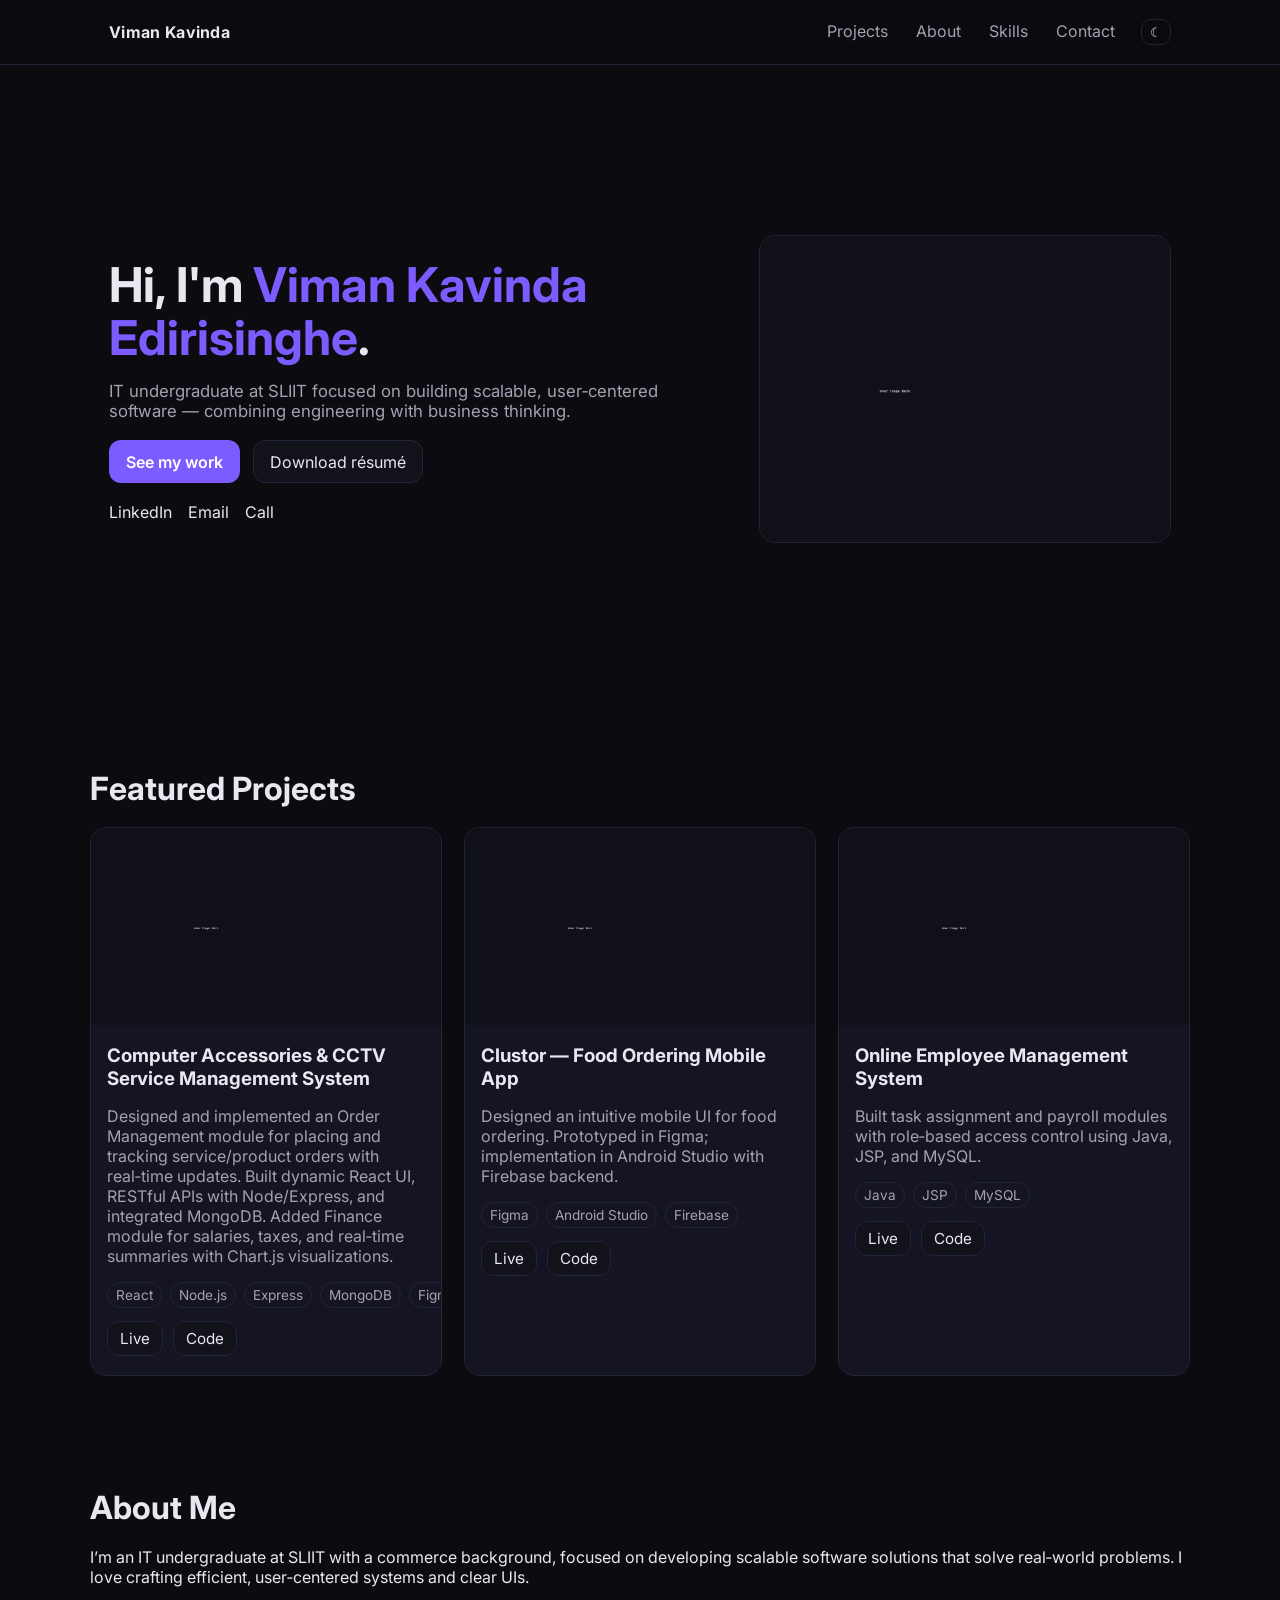
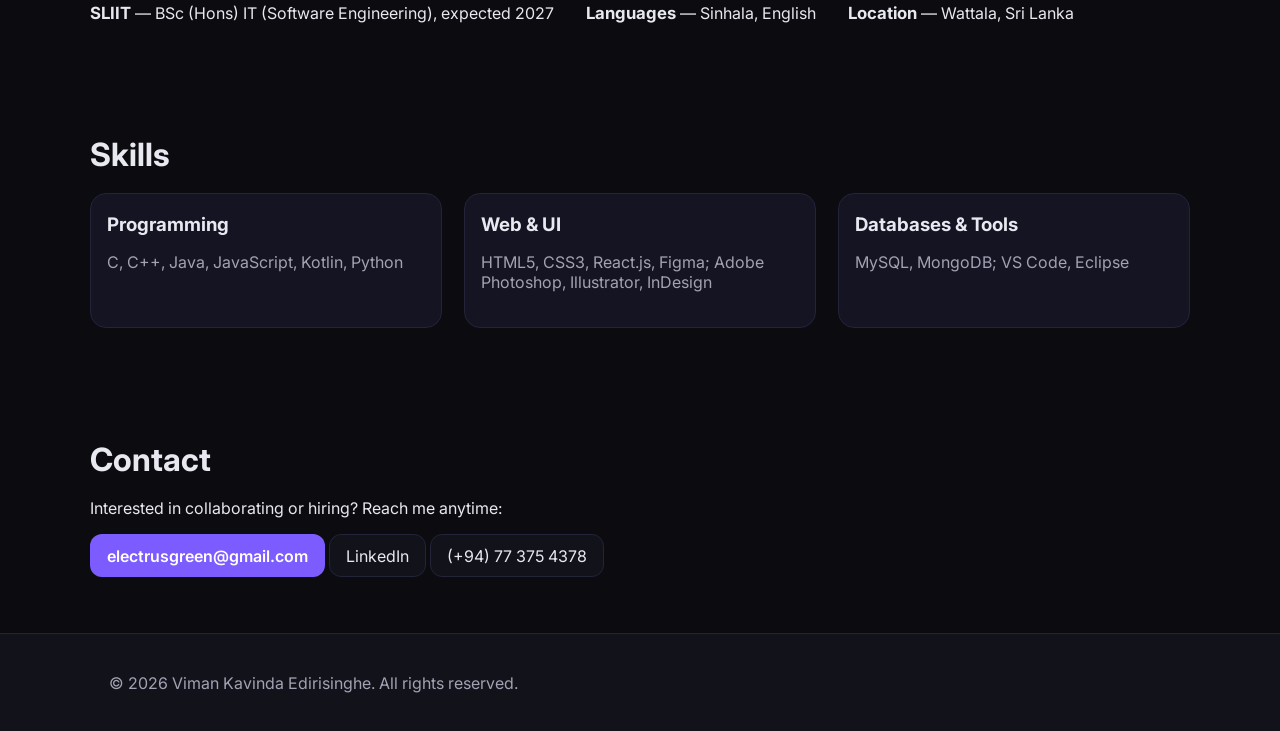
==== index.html @ ea305585 "Add files via upload" ====
<!DOCTYPE html>
<html lang="en">
<head>
  <meta charset="UTF-8" />
  <meta name="viewport" content="width=device-width, initial-scale=1" />
  <title>Viman Kavinda Edirisinghe — Portfolio</title>
  <meta name="description" content="Portfolio of Viman Kavinda Edirisinghe: projects, skills, and contact." />
  <link rel="preconnect" href="https://fonts.googleapis.com">
  <link rel="preconnect" href="https://fonts.gstatic.com" crossorigin>
  <link href="https://fonts.googleapis.com/css2?family=Inter:wght@400;500;700&display=swap" rel="stylesheet">
  <link rel="stylesheet" href="styles.css" />
</head>
<body>
  <header class="site-header">
    <div class="container header-inner">
      <a class="logo" href="#top">Viman Kavinda</a>
      <nav id="nav" class="nav">
        <a href="#projects">Projects</a>
        <a href="#about">About</a>
        <a href="#skills">Skills</a>
        <a href="#contact">Contact</a>
        <button id="themeToggle" class="theme-toggle" aria-label="Toggle theme">☾</button>
      </nav>
      <button id="menu" class="menu" aria-label="Open menu">☰</button>
    </div>
  </header>

  <main id="top">
    <section class="hero container">
      <div class="hero-text">
        <h1>Hi, I'm <span class="accent">Viman Kavinda Edirisinghe</span>.</h1>
        <p class="lead">IT undergraduate at SLIIT focused on building scalable, user‑centered software — combining engineering with business thinking.</p>
        <div class="hero-cta">
          <a class="btn primary" href="#projects">See my work</a>
          <a class="btn" href="assets/Resume.pdf" download>Download résumé</a>
        </div>
        <div class="socials">
          <a href="https://linkedin.com/in/viman-kavinda-22699534b" target="_blank" rel="noreferrer">LinkedIn</a>
          <a href="mailto:electrusgreen@gmail.com">Email</a>
          <a href="tel:+94773754378">Call</a>
        </div>
      </div>
      <img class="hero-img" src="assets/hero-placeholder.png" alt="Portrait or illustration" />
    </section>

    <section id="projects" class="container section">
      <h2>Featured Projects</h2>
      <div class="grid">
        <article class="card">
          <img src="assets/sample-project.png" alt="Service Management System screenshot" />
          <div class="card-body">
            <h3>Computer Accessories & CCTV Service Management System</h3>
            <p>Designed and implemented an Order Management module for placing and tracking service/product orders with real‑time updates. Built dynamic React UI, RESTful APIs with Node/Express, and integrated MongoDB. Added Finance module for salaries, taxes, and real‑time summaries with Chart.js visualizations.</p>
            <div class="tags">
              <span>React</span><span>Node.js</span><span>Express</span><span>MongoDB</span><span>Figma</span><span>Chart.js</span>
            </div>
            <div class="actions">
              <a class="btn small" href="#" target="_blank" rel="noreferrer">Live</a>
              <a class="btn small" href="#" target="_blank" rel="noreferrer">Code</a>
            </div>
          </div>
        </article>

        <article class="card">
          <img src="assets/sample-project.png" alt="Clustor app mockup" />
          <div class="card-body">
            <h3>Clustor — Food Ordering Mobile App</h3>
            <p>Designed an intuitive mobile UI for food ordering. Prototyped in Figma; implementation in Android Studio with Firebase backend.</p>
            <div class="tags">
              <span>Figma</span><span>Android Studio</span><span>Firebase</span>
            </div>
            <div class="actions">
              <a class="btn small" href="#" target="_blank" rel="noreferrer">Live</a>
              <a class="btn small" href="#" target="_blank" rel="noreferrer">Code</a>
            </div>
          </div>
        </article>

        <article class="card">
          <img src="assets/sample-project.png" alt="Employee Management System" />
          <div class="card-body">
            <h3>Online Employee Management System</h3>
            <p>Built task assignment and payroll modules with role‑based access control using Java, JSP, and MySQL.</p>
            <div class="tags">
              <span>Java</span><span>JSP</span><span>MySQL</span>
            </div>
            <div class="actions">
              <a class="btn small" href="#" target="_blank" rel="noreferrer">Live</a>
              <a class="btn small" href="#" target="_blank" rel="noreferrer">Code</a>
            </div>
          </div>
        </article>
      </div>
    </section>

    <section id="about" class="container section">
      <h2>About Me</h2>
      <p>I’m an IT undergraduate at SLIIT with a commerce background, focused on developing scalable software solutions that solve real‑world problems. I love crafting efficient, user‑centered systems and clear UIs.</p>
      <ul class="stats">
        <li><strong>SLIIT</strong> — BSc (Hons) IT (Software Engineering), expected 2027</li>
        <li><strong>Languages</strong> — Sinhala, English</li>
        <li><strong>Location</strong> — Wattala, Sri Lanka</li>
      </ul>
    </section>

    <section id="skills" class="container section">
      <h2>Skills</h2>
      <div class="grid">
        <article class="card"><div class="card-body">
          <h3>Programming</h3>
          <p>C, C++, Java, JavaScript, Kotlin, Python</p>
        </div></article>
        <article class="card"><div class="card-body">
          <h3>Web & UI</h3>
          <p>HTML5, CSS3, React.js, Figma; Adobe Photoshop, Illustrator, InDesign</p>
        </div></article>
        <article class="card"><div class="card-body">
          <h3>Databases & Tools</h3>
          <p>MySQL, MongoDB; VS Code, Eclipse</p>
        </div></article>
      </div>
    </section>

    <section id="contact" class="container section">
      <h2>Contact</h2>
      <p>Interested in collaborating or hiring? Reach me anytime:</p>
      <div class="contact-actions">
        <a class="btn primary" href="mailto:electrusgreen@gmail.com">electrusgreen@gmail.com</a>
        <a class="btn" href="https://linkedin.com/in/viman-kavinda-22699534b" target="_blank" rel="noreferrer">LinkedIn</a>
        <a class="btn" href="tel:+94773754378">(+94) 77 375 4378</a>
      </div>
    </section>
  </main>

  <footer class="site-footer">
    <div class="container">
      <p>© <span id="year"></span> Viman Kavinda Edirisinghe. All rights reserved.</p>
    </div>
  </footer>

  <script src="script.js"></script>
</body>
</html>
---- styles.css ----
/* Simple, clean, responsive portfolio styles */
:root{
  --bg:#0b0b10;
  --bg-elev:#12121a;
  --text:#e8e8f0;
  --muted:#a2a2b3;
  --accent:#7c5cff;
  --card:#141422;
  --border:#23233a;
}
*{box-sizing:border-box}
html,body{margin:0;padding:0;font-family:'Inter',system-ui,-apple-system,Segoe UI,Roboto,Arial,sans-serif;background:var(--bg);color:var(--text);}
a{color:var(--text);text-decoration:none}
.container{max-width:1100px;margin:0 auto;padding:0 1.2rem}
.site-header{position:sticky;top:0;background:rgba(11,11,16,.7);backdrop-filter:blur(8px);border-bottom:1px solid var(--border);z-index:10}
.header-inner{display:flex;align-items:center;justify-content:space-between;height:64px}
.logo{font-weight:700;letter-spacing:.3px}
.nav a{margin:0 .75rem;color:var(--muted)}
.menu{display:none;background:none;border:1px solid var(--border);border-radius:10px;color:var(--text);padding:.4rem .6rem}
.theme-toggle{margin-left:.6rem;background:none;border:1px solid var(--border);border-radius:10px;color:var(--text);padding:.3rem .5rem}
.hero{display:grid;grid-template-columns:1.2fr .8fr;gap:2rem;align-items:center;min-height:72vh}
.hero-text h1{font-size:3rem;line-height:1.1;margin:.2rem 0 1rem}
.lead{color:var(--muted);font-size:1.05rem}
.hero-cta{margin:1.2rem 0;display:flex;gap:.8rem;flex-wrap:wrap}
.btn{display:inline-block;border:1px solid var(--border);background:var(--bg-elev);padding:.65rem 1rem;border-radius:12px}
.btn.primary{background:var(--accent);border-color:transparent;color:white;font-weight:600}
.btn.small{padding:.45rem .75rem;font-size:.95rem}
.socials{display:flex;gap:1rem;margin-top:.6rem}
.hero-img{width:100%;border-radius:16px;border:1px solid var(--border);background:#0f0f18;aspect-ratio:4/3;object-fit:cover}
.section{padding:3.5rem 0}
h2{font-size:2rem;margin:0 0 1.2rem}
.grid{display:grid;grid-template-columns:repeat(3,1fr);gap:1.4rem}
.card{background:var(--card);border:1px solid var(--border);border-radius:16px;overflow:hidden;display:flex;flex-direction:column}
.card img{width:100%;aspect-ratio:16/9;object-fit:cover;background:#0e0e16}
.card-body{padding:1rem 1rem 1.2rem}
.card h3{margin:.2rem 0 .5rem}
.card p{color:var(--muted)}
.tags{display:flex;gap:.5rem;margin:.8rem 0}
.tags span{border:1px solid var(--border);padding:.25rem .5rem;border-radius:999px;font-size:.85rem;color:var(--muted)}
.actions{display:flex;gap:.6rem;margin-top:.6rem}
.stats{display:flex;gap:2rem;list-style:none;padding:0;margin:1rem 0 0}
.stats strong{font-size:1.05rem}
.site-footer{border-top:1px solid var(--border);padding:1.4rem 0;background:var(--bg-elev);color:var(--muted)}
.accent{color:var(--accent)}
@media (max-width:900px){
  .hero{grid-template-columns:1fr;min-height:auto;padding:2rem 0}
  .grid{grid-template-columns:1fr 1fr}
}
@media (max-width:600px){
  .grid{grid-template-columns:1fr}
  .nav{display:none;position:absolute;top:64px;right:1rem;background:var(--bg-elev);border:1px solid var(--border);padding:.6rem;border-radius:12px}
  .nav.open{display:flex;flex-direction:column;gap:.6rem;padding:.8rem}
  .menu{display:block}
}
/* Light theme */
.light{
  --bg:#ffffff;
  --bg-elev:#f8f8fb;
  --text:#0f1222;
  --muted:#5a5f7b;
  --accent:#5b4bff;
  --card:#ffffff;
  --border:#e6e6ef;
}
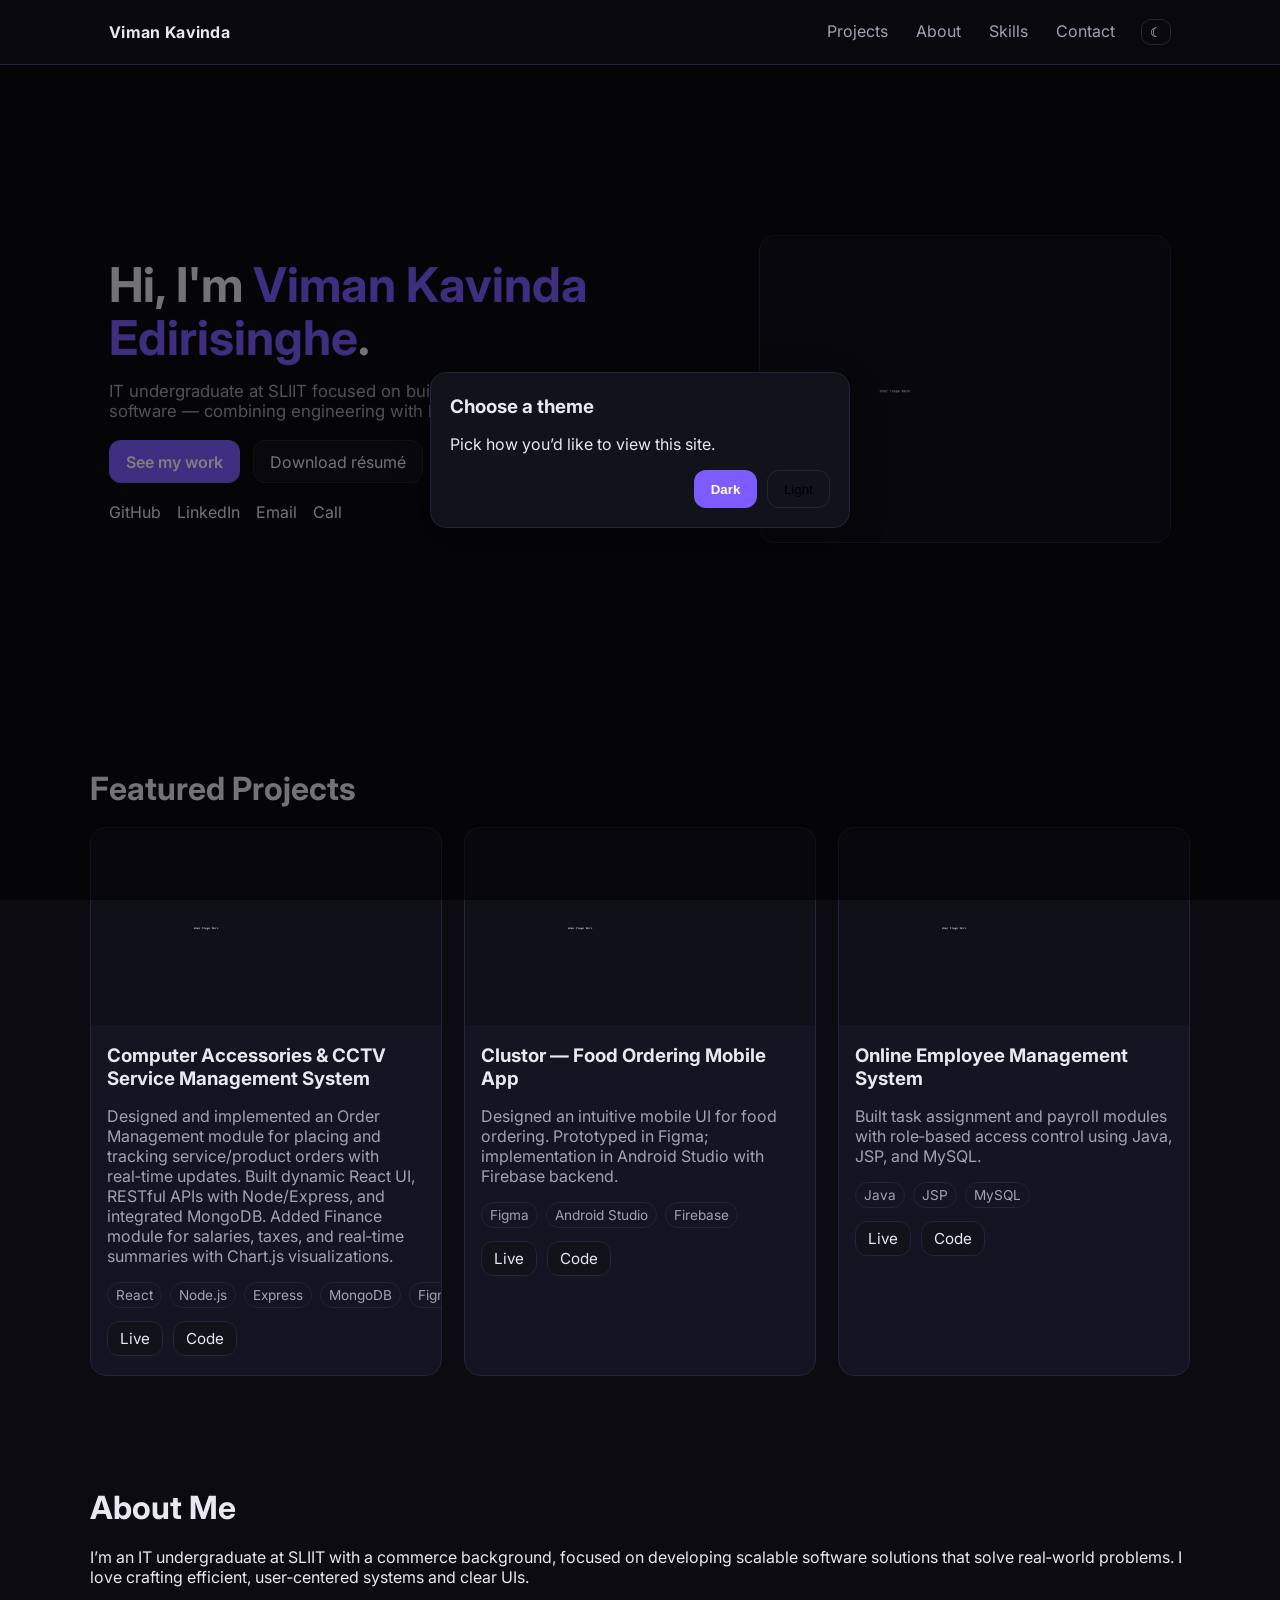
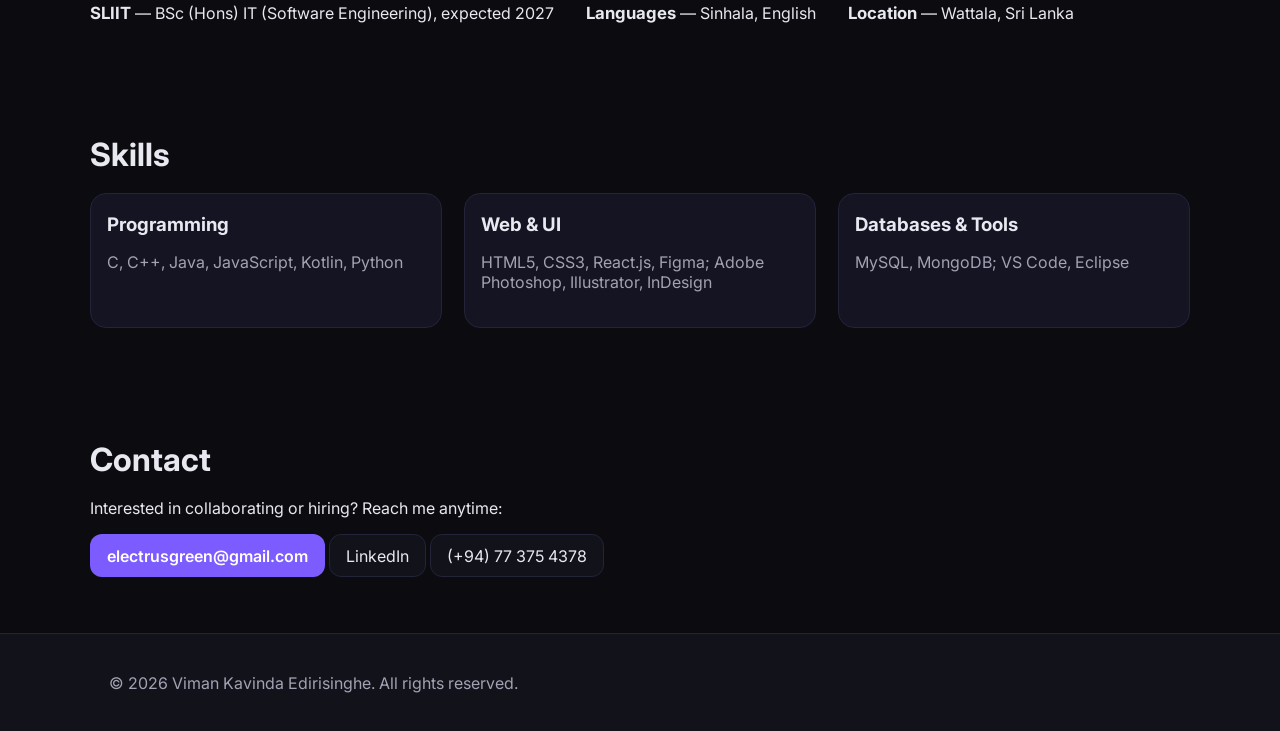
==== commit 962abc90: "Add files via upload" ====
--- a/index.html
+++ b/index.html
@@ -35,6 +35,7 @@
           <a class="btn" href="assets/Resume.pdf" download>Download résumé</a>
         </div>
         <div class="socials">
+          <a href="https://github.com/Vk-Viman" target="_blank" rel="noreferrer">GitHub</a>
           <a href="https://linkedin.com/in/viman-kavinda-22699534b" target="_blank" rel="noreferrer">LinkedIn</a>
           <a href="mailto:electrusgreen@gmail.com">Email</a>
           <a href="tel:+94773754378">Call</a>
@@ -132,6 +133,19 @@
     </section>
   </main>
 
+  <!-- Theme chooser modal -->
+  <div id="themeModal" class="modal hidden" role="dialog" aria-labelledby="themeTitle" aria-modal="true">
+    <div class="modal-card">
+      <h3 id="themeTitle">Choose a theme</h3>
+      <p>Pick how you’d like to view this site.</p>
+      <div class="modal-actions">
+        <button id="chooseDark" class="btn primary">Dark</button>
+        <button id="chooseLight" class="btn">Light</button>
+      </div>
+    </div>
+  </div>
+
+
   <footer class="site-footer">
     <div class="container">
       <p>© <span id="year"></span> Viman Kavinda Edirisinghe. All rights reserved.</p>
--- a/styles.css
+++ b/styles.css
@@ -62,3 +62,11 @@
   --card:#ffffff;
   --border:#e6e6ef;
 }
+
+
+/* Modal */
+.modal{position:fixed;inset:0;display:flex;align-items:center;justify-content:center;background:rgba(0,0,0,.5);padding:1rem}
+.modal.hidden{display:none}
+.modal-card{background:var(--bg-elev);border:1px solid var(--border);border-radius:16px;padding:1.2rem;max-width:420px;width:100%;box-shadow:0 10px 40px rgba(0,0,0,.35)}
+.modal-card h3{margin:.2rem 0 .6rem}
+.modal-actions{display:flex;gap:.6rem;justify-content:flex-end;margin-top:1rem}
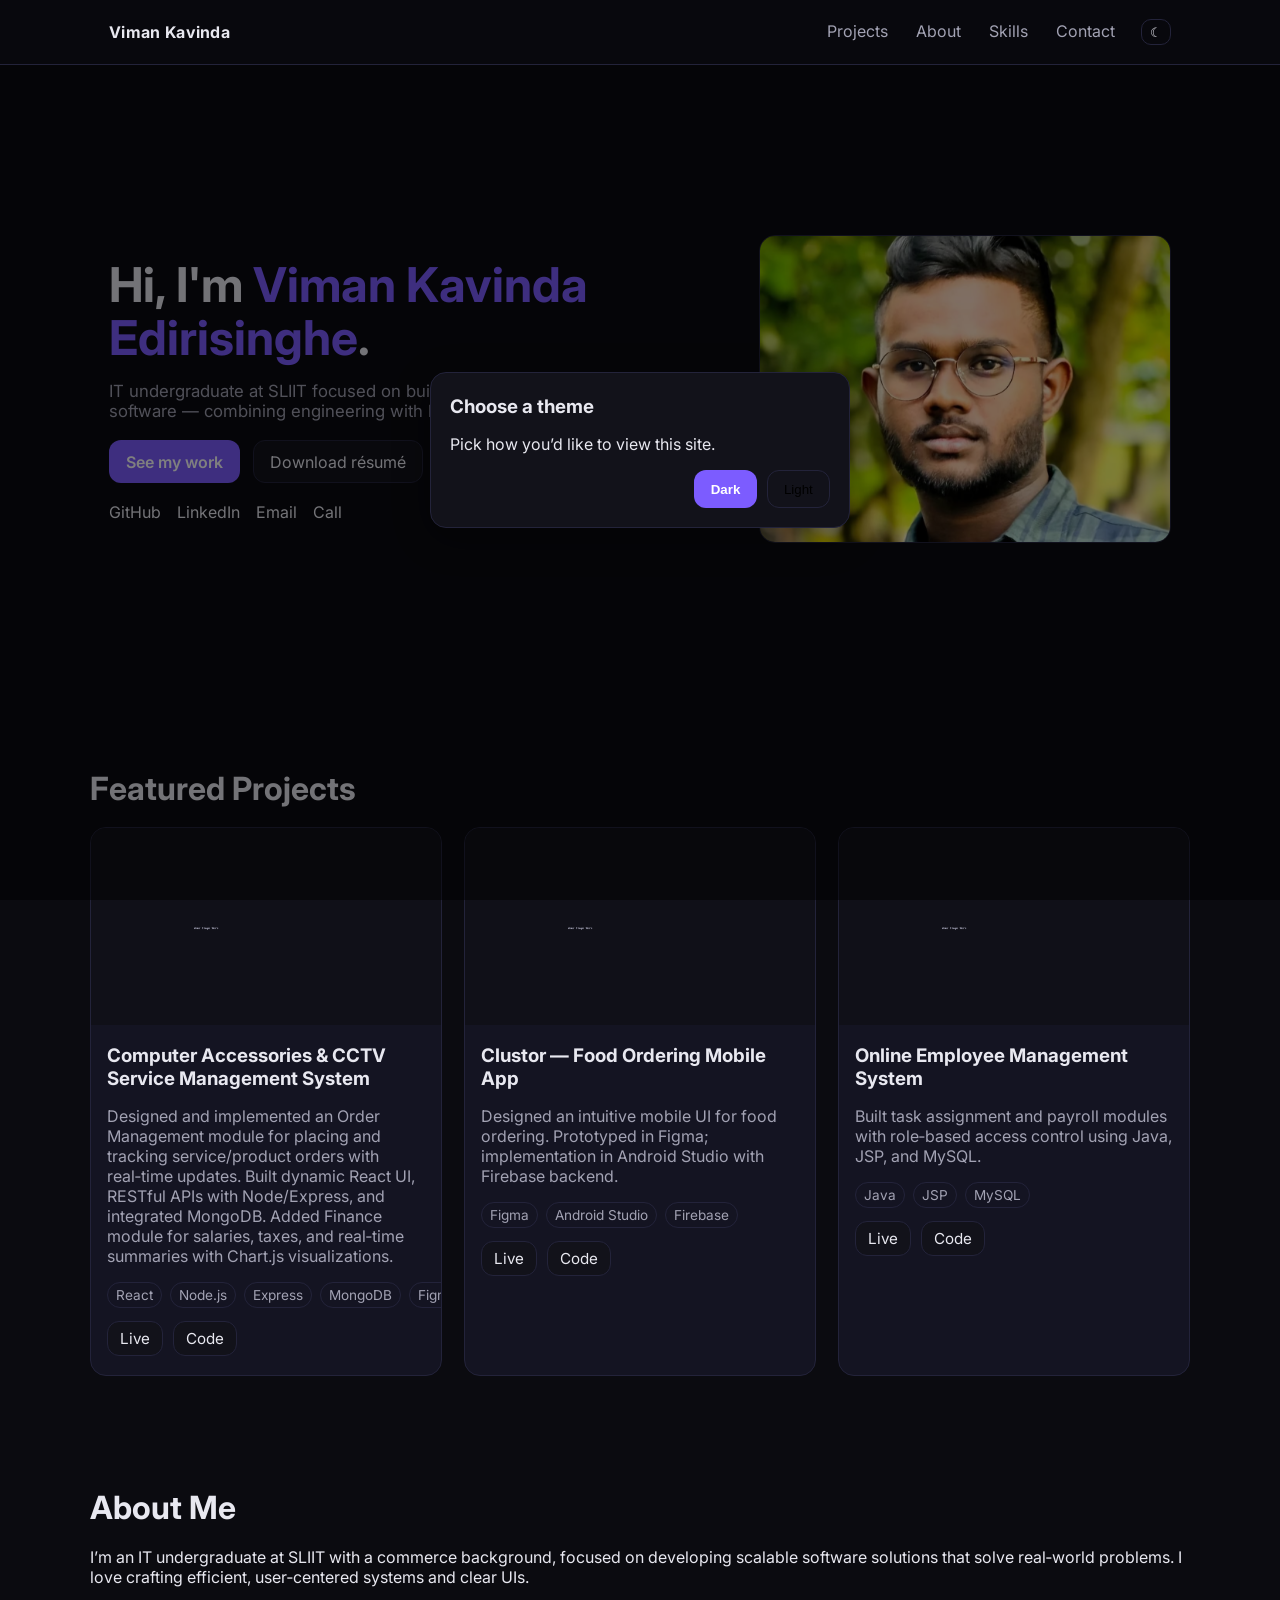
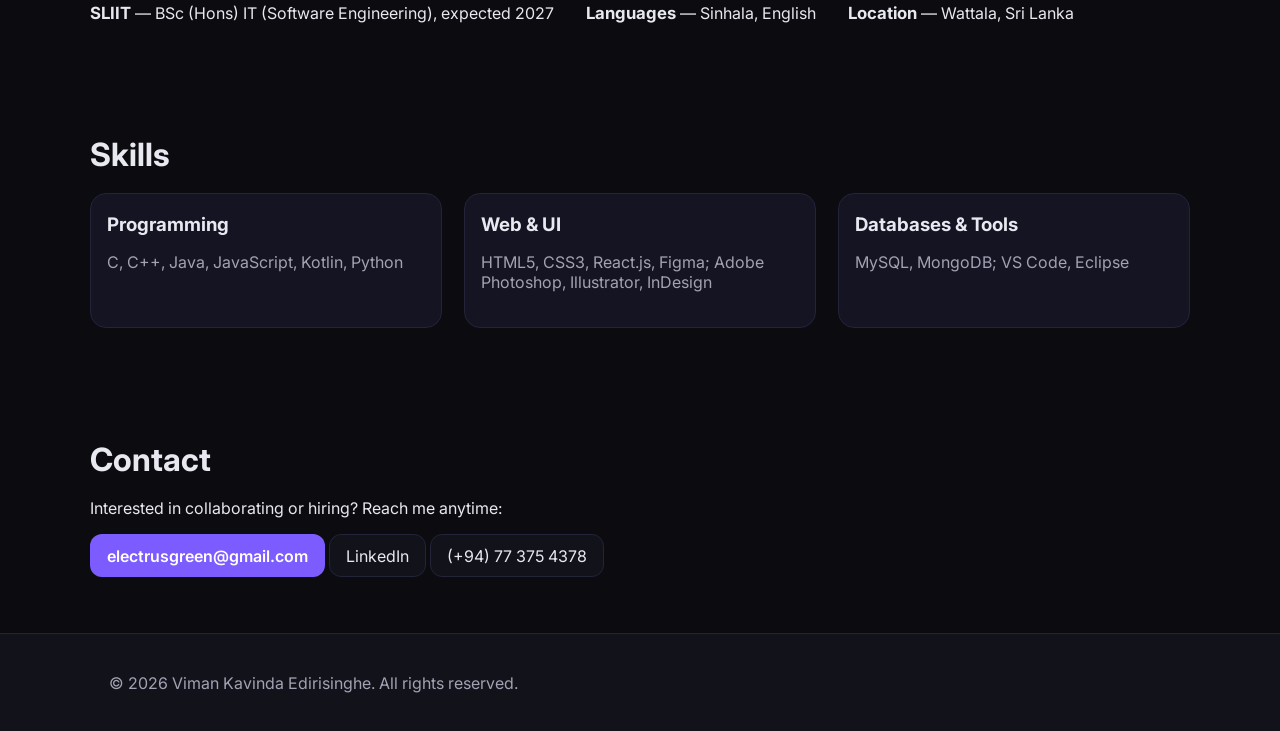
==== commit ed7bf1f8: "Update index.html" ====
--- a/index.html
+++ b/index.html
@@ -41,7 +41,7 @@
           <a href="tel:+94773754378">Call</a>
         </div>
       </div>
-      <img class="hero-img" src="assets/hero-placeholder.png" alt="Portrait or illustration" />
+      <img class="hero-img" src="assets/hero.jpg" alt="Portrait or illustration" />
     </section>
 
     <section id="projects" class="container section">
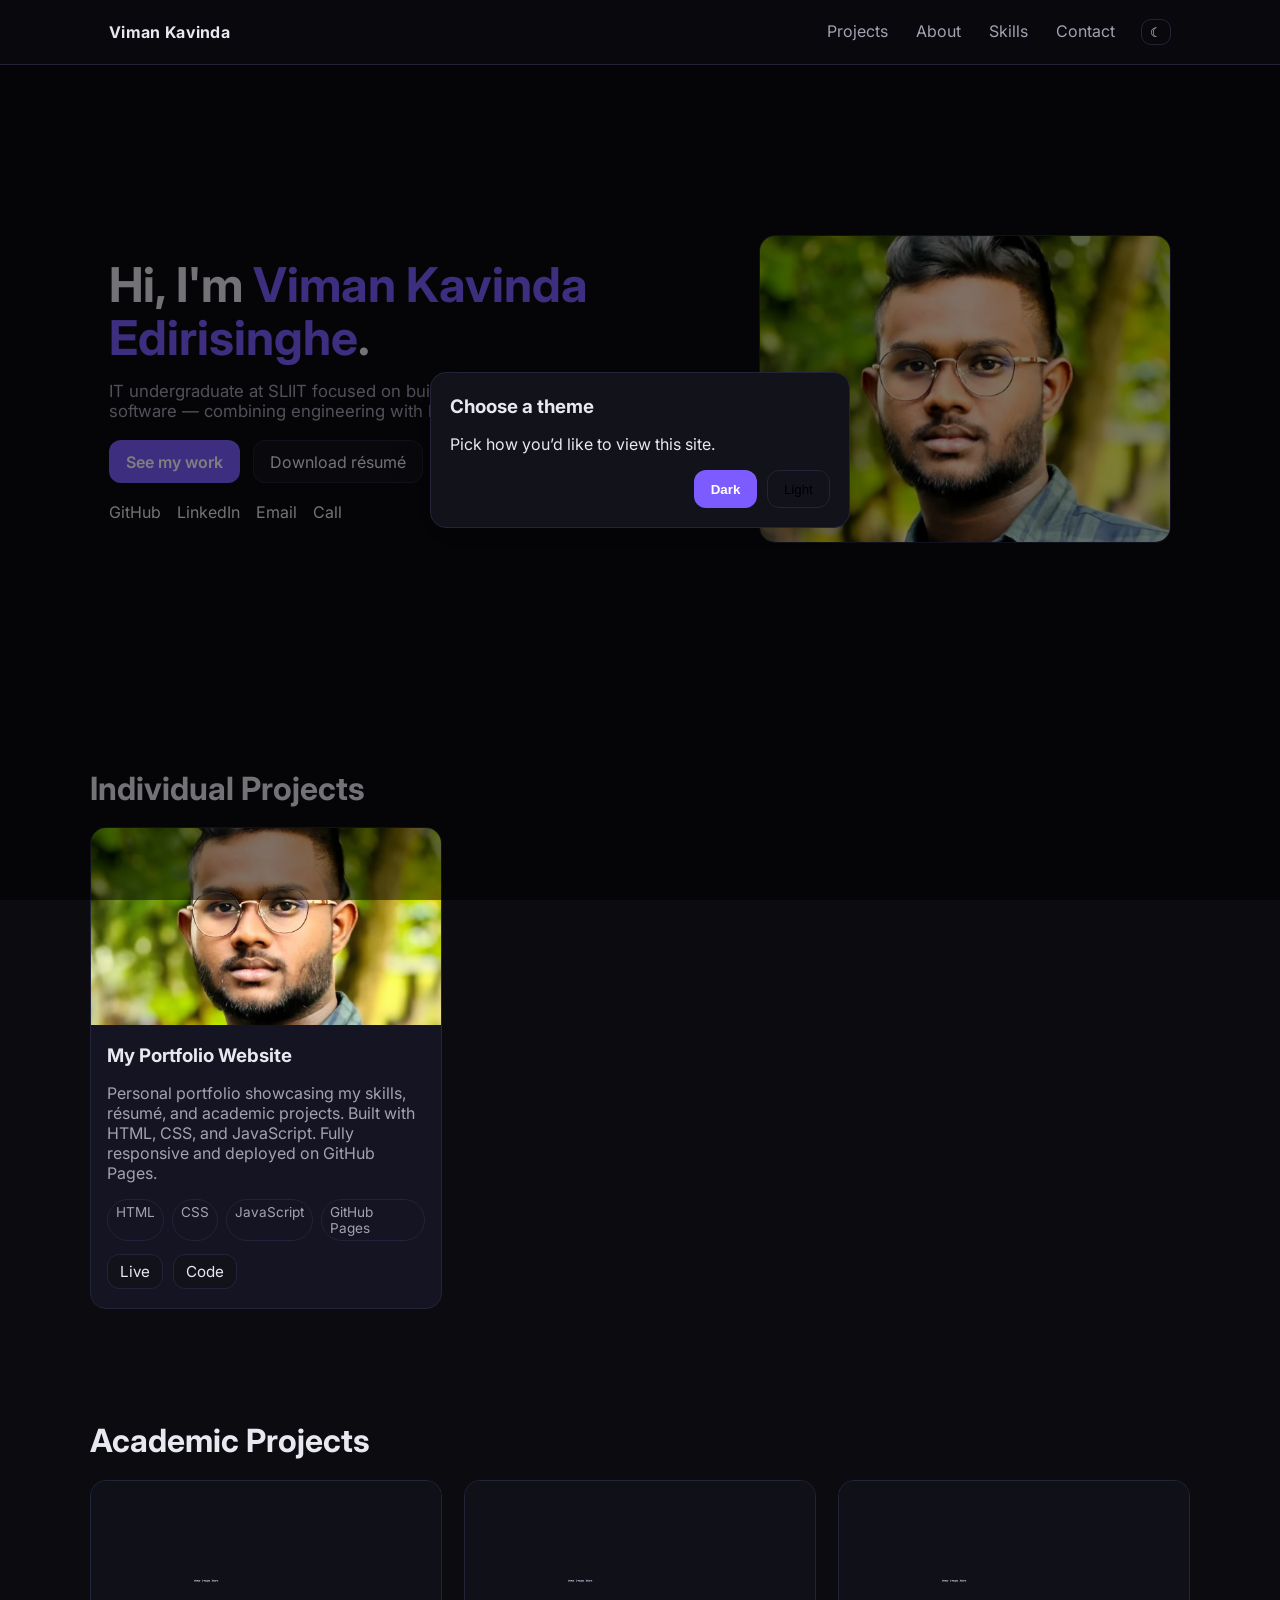
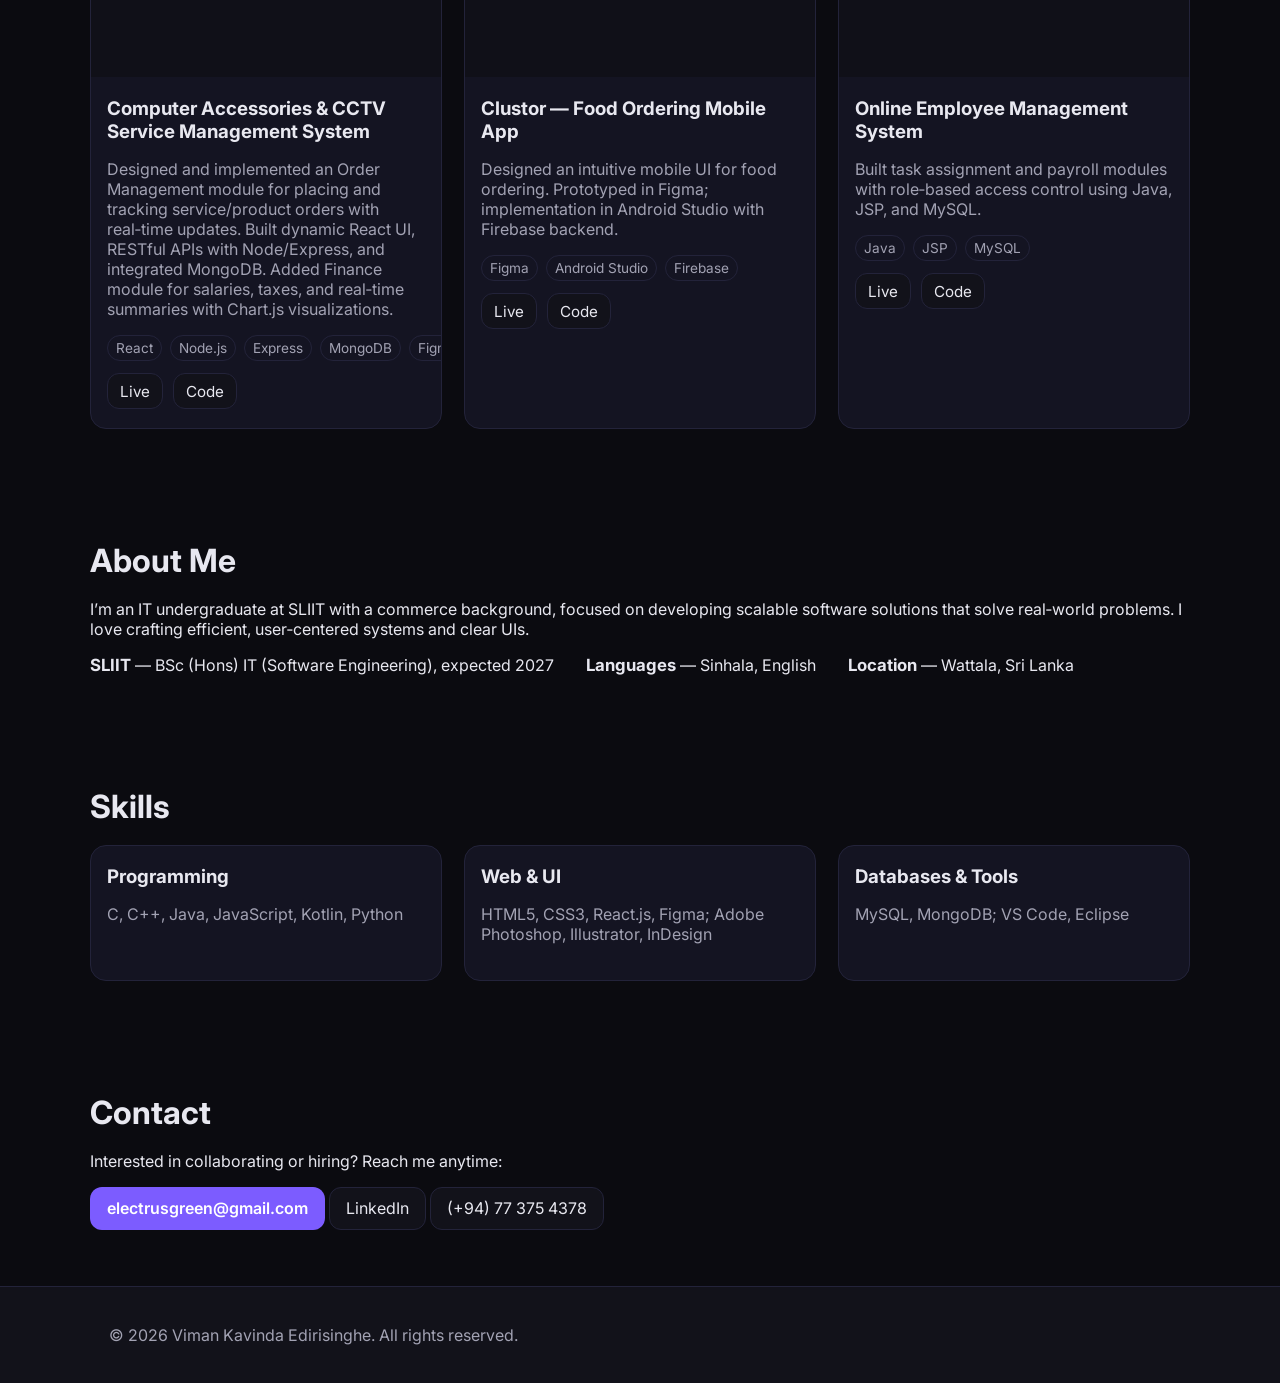
==== commit 5c111bdf: "Add files via upload" ====
--- a/index.html
+++ b/index.html
@@ -44,8 +44,28 @@
       <img class="hero-img" src="assets/hero.jpg" alt="Portrait or illustration" />
     </section>
 
-    <section id="projects" class="container section">
-      <h2>Featured Projects</h2>
+    <section id="individual-projects" class="container section">
+      <h2>Individual Projects</h2>
+      <div class="grid">
+        <article class="card">
+          <img src="assets/hero.jpg" alt="Portfolio screenshot" />
+          <div class="card-body">
+            <h3>My Portfolio Website</h3>
+            <p>Personal portfolio showcasing my skills, résumé, and academic projects. Built with HTML, CSS, and JavaScript. Fully responsive and deployed on GitHub Pages.</p>
+            <div class="tags">
+              <span>HTML</span><span>CSS</span><span>JavaScript</span><span>GitHub Pages</span>
+            </div>
+            <div class="actions">
+              <a class="btn small" href="https://vk-viman.github.io" target="_blank" rel="noreferrer">Live</a>
+              <a class="btn small" href="https://github.com/Vk-Viman/vk-viman.github.io" target="_blank" rel="noreferrer">Code</a>
+            </div>
+          </div>
+        </article>
+      </div>
+    </section>
+
+<section id="projects" class="container section">
+      <h2>Academic Projects</h2>
       <div class="grid">
         <article class="card">
           <img src="assets/sample-project.png" alt="Service Management System screenshot" />
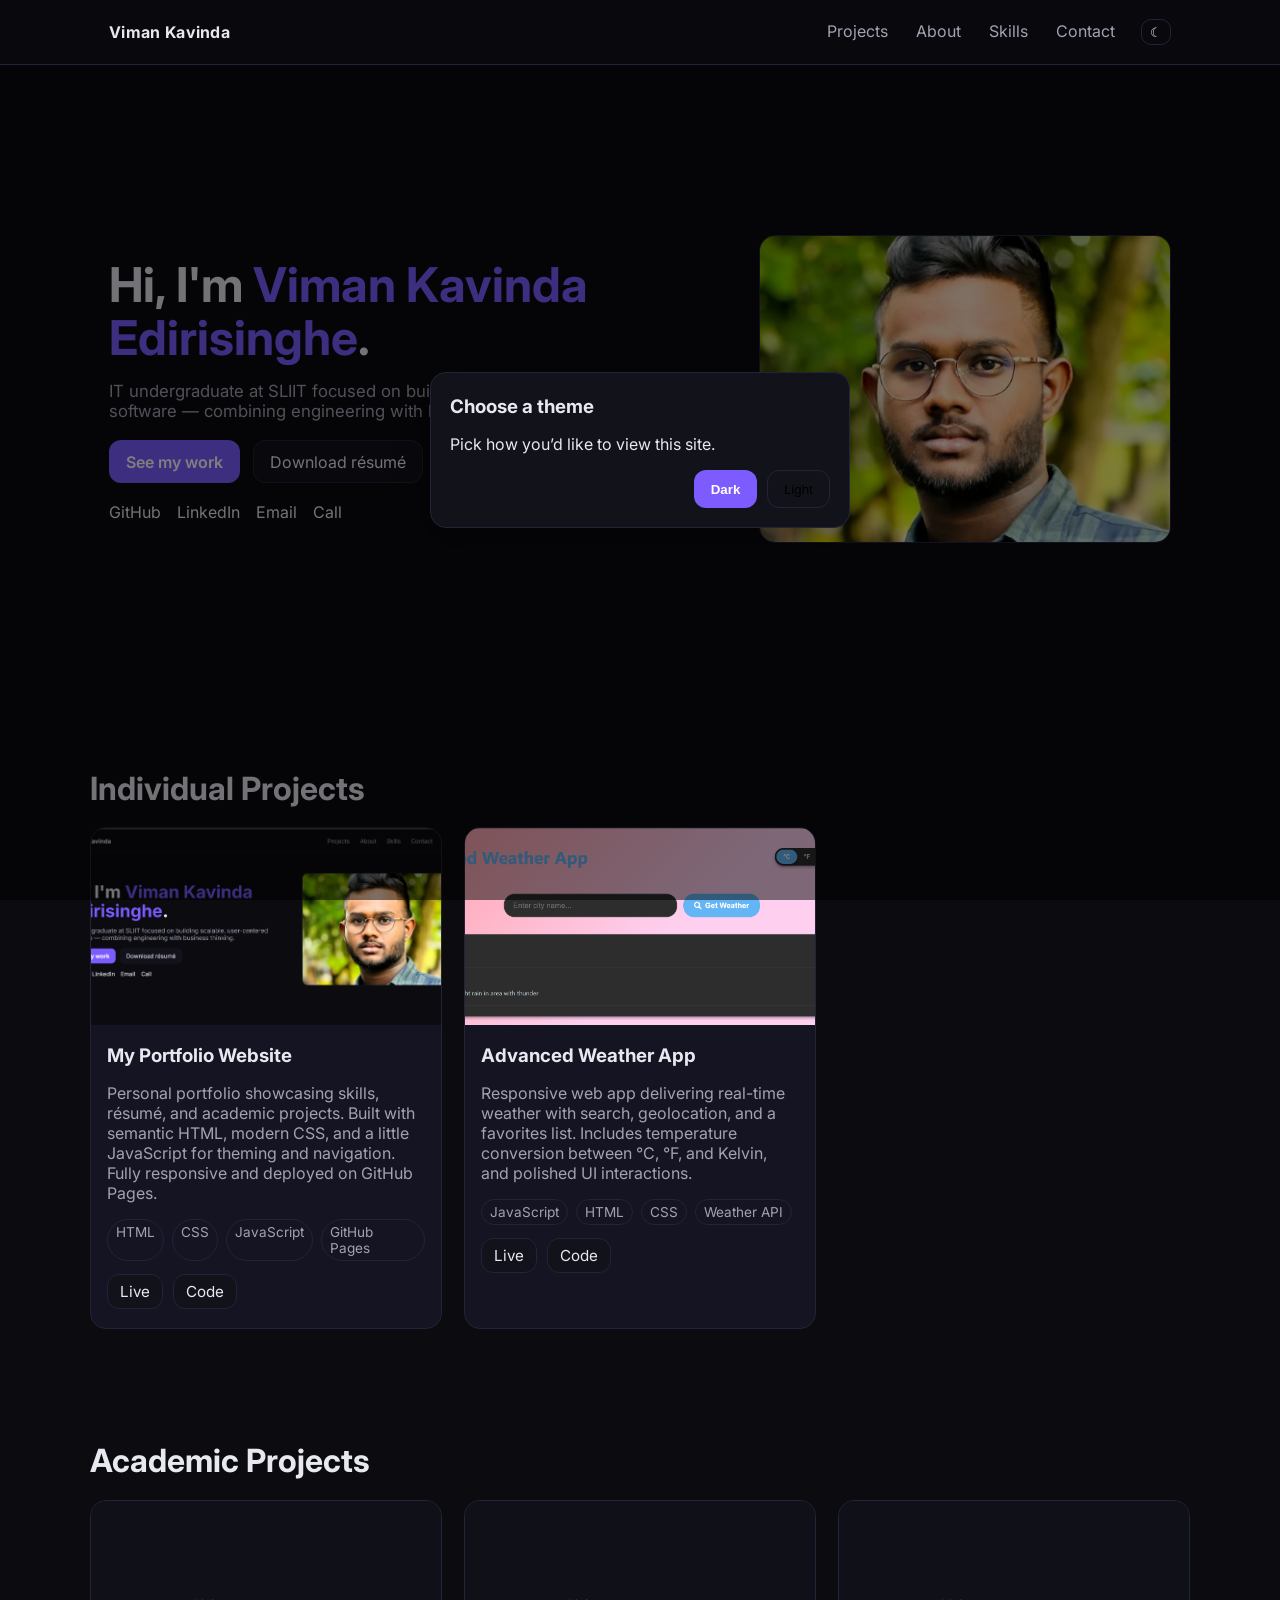
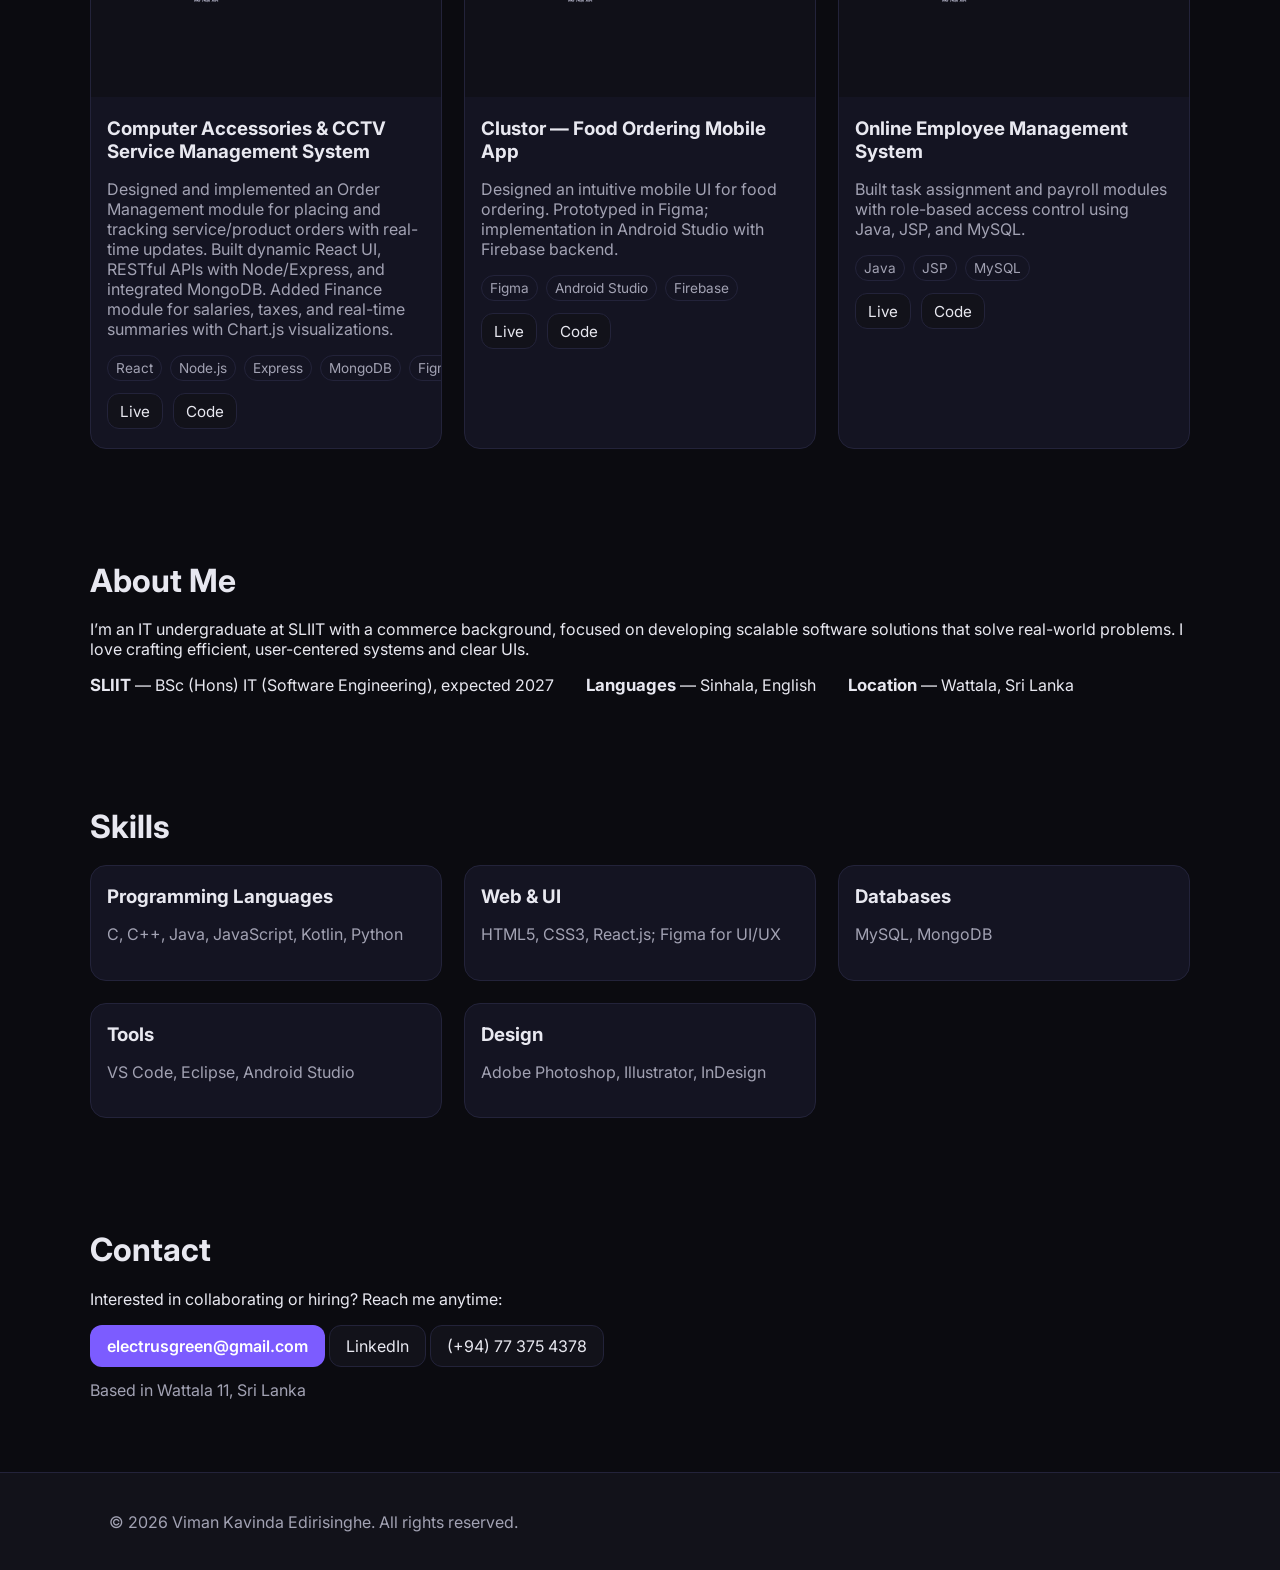
==== commit 8190c82a: "Add files via upload" ====
--- a/index.html
+++ b/index.html
@@ -15,7 +15,7 @@
     <div class="container header-inner">
       <a class="logo" href="#top">Viman Kavinda</a>
       <nav id="nav" class="nav">
-        <a href="#projects">Projects</a>
+        <a href="#individual-projects">Projects</a>
         <a href="#about">About</a>
         <a href="#skills">Skills</a>
         <a href="#contact">Contact</a>
@@ -26,12 +26,13 @@
   </header>
 
   <main id="top">
+    <!-- Hero -->
     <section class="hero container">
       <div class="hero-text">
         <h1>Hi, I'm <span class="accent">Viman Kavinda Edirisinghe</span>.</h1>
-        <p class="lead">IT undergraduate at SLIIT focused on building scalable, user‑centered software — combining engineering with business thinking.</p>
+        <p class="lead">IT undergraduate at SLIIT focused on building scalable, user-centered software — combining engineering with business thinking.</p>
         <div class="hero-cta">
-          <a class="btn primary" href="#projects">See my work</a>
+          <a class="btn primary" href="#individual-projects">See my work</a>
           <a class="btn" href="assets/Resume.pdf" download>Download résumé</a>
         </div>
         <div class="socials">
@@ -41,17 +42,19 @@
           <a href="tel:+94773754378">Call</a>
         </div>
       </div>
-      <img class="hero-img" src="assets/hero.jpg" alt="Portrait or illustration" />
-    </section>
-
+      <img class="hero-img" src="assets/hero.jpg" alt="Portrait of Viman Kavinda Edirisinghe" />
+    </section>
+
+    <!-- Individual Projects -->
     <section id="individual-projects" class="container section">
       <h2>Individual Projects</h2>
       <div class="grid">
-        <article class="card">
-          <img src="assets/hero.jpg" alt="Portfolio screenshot" />
+        <!-- Portfolio Website -->
+        <article class="card">
+          <img src="assets/portfolio-screenshot.png" alt="Portfolio Website Screenshot" />
           <div class="card-body">
             <h3>My Portfolio Website</h3>
-            <p>Personal portfolio showcasing my skills, résumé, and academic projects. Built with HTML, CSS, and JavaScript. Fully responsive and deployed on GitHub Pages.</p>
+            <p>Personal portfolio showcasing skills, résumé, and academic projects. Built with semantic HTML, modern CSS, and a little JavaScript for theming and navigation. Fully responsive and deployed on GitHub Pages.</p>
             <div class="tags">
               <span>HTML</span><span>CSS</span><span>JavaScript</span><span>GitHub Pages</span>
             </div>
@@ -61,17 +64,34 @@
             </div>
           </div>
         </article>
-      </div>
-    </section>
-
-<section id="projects" class="container section">
+
+        <!-- Advanced Weather App -->
+        <article class="card">
+          <img src="assets/weather-app.png" alt="Advanced Weather App Screenshot" />
+          <div class="card-body">
+            <h3>Advanced Weather App</h3>
+            <p>Responsive web app delivering real-time weather with search, geolocation, and a favorites list. Includes temperature conversion between °C, °F, and Kelvin, and polished UI interactions.</p>
+            <div class="tags">
+              <span>JavaScript</span><span>HTML</span><span>CSS</span><span>Weather API</span>
+            </div>
+            <div class="actions">
+              <a class="btn small" href="https://vk-viman.github.io/weather" target="_blank" rel="noreferrer">Live</a>
+              <a class="btn small" href="https://github.com/Vk-Viman/weather" target="_blank" rel="noreferrer">Code</a>
+            </div>
+          </div>
+        </article>
+      </div>
+    </section>
+
+    <!-- Academic Projects -->
+    <section id="projects" class="container section">
       <h2>Academic Projects</h2>
       <div class="grid">
         <article class="card">
           <img src="assets/sample-project.png" alt="Service Management System screenshot" />
           <div class="card-body">
             <h3>Computer Accessories & CCTV Service Management System</h3>
-            <p>Designed and implemented an Order Management module for placing and tracking service/product orders with real‑time updates. Built dynamic React UI, RESTful APIs with Node/Express, and integrated MongoDB. Added Finance module for salaries, taxes, and real‑time summaries with Chart.js visualizations.</p>
+            <p>Designed and implemented an Order Management module for placing and tracking service/product orders with real-time updates. Built dynamic React UI, RESTful APIs with Node/Express, and integrated MongoDB. Added Finance module for salaries, taxes, and real-time summaries with Chart.js visualizations.</p>
             <div class="tags">
               <span>React</span><span>Node.js</span><span>Express</span><span>MongoDB</span><span>Figma</span><span>Chart.js</span>
             </div>
@@ -101,7 +121,7 @@
           <img src="assets/sample-project.png" alt="Employee Management System" />
           <div class="card-body">
             <h3>Online Employee Management System</h3>
-            <p>Built task assignment and payroll modules with role‑based access control using Java, JSP, and MySQL.</p>
+            <p>Built task assignment and payroll modules with role-based access control using Java, JSP, and MySQL.</p>
             <div class="tags">
               <span>Java</span><span>JSP</span><span>MySQL</span>
             </div>
@@ -114,9 +134,10 @@
       </div>
     </section>
 
+    <!-- About -->
     <section id="about" class="container section">
       <h2>About Me</h2>
-      <p>I’m an IT undergraduate at SLIIT with a commerce background, focused on developing scalable software solutions that solve real‑world problems. I love crafting efficient, user‑centered systems and clear UIs.</p>
+      <p>I’m an IT undergraduate at SLIIT with a commerce background, focused on developing scalable software solutions that solve real-world problems. I love crafting efficient, user-centered systems and clear UIs.</p>
       <ul class="stats">
         <li><strong>SLIIT</strong> — BSc (Hons) IT (Software Engineering), expected 2027</li>
         <li><strong>Languages</strong> — Sinhala, English</li>
@@ -124,24 +145,38 @@
       </ul>
     </section>
 
+    <!-- Skills (from résumé) -->
     <section id="skills" class="container section">
       <h2>Skills</h2>
       <div class="grid">
         <article class="card"><div class="card-body">
-          <h3>Programming</h3>
+          <h3>Programming Languages</h3>
           <p>C, C++, Java, JavaScript, Kotlin, Python</p>
         </div></article>
+
         <article class="card"><div class="card-body">
           <h3>Web & UI</h3>
-          <p>HTML5, CSS3, React.js, Figma; Adobe Photoshop, Illustrator, InDesign</p>
-        </div></article>
-        <article class="card"><div class="card-body">
-          <h3>Databases & Tools</h3>
-          <p>MySQL, MongoDB; VS Code, Eclipse</p>
-        </div></article>
-      </div>
-    </section>
-
+          <p>HTML5, CSS3, React.js; Figma for UI/UX</p>
+        </div></article>
+
+        <article class="card"><div class="card-body">
+          <h3>Databases</h3>
+          <p>MySQL, MongoDB</p>
+        </div></article>
+
+        <article class="card"><div class="card-body">
+          <h3>Tools</h3>
+          <p>VS Code, Eclipse, Android Studio</p>
+        </div></article>
+
+        <article class="card"><div class="card-body">
+          <h3>Design</h3>
+          <p>Adobe Photoshop, Illustrator, InDesign</p>
+        </div></article>
+      </div>
+    </section>
+
+    <!-- Contact (from résumé) -->
     <section id="contact" class="container section">
       <h2>Contact</h2>
       <p>Interested in collaborating or hiring? Reach me anytime:</p>
@@ -150,6 +185,7 @@
         <a class="btn" href="https://linkedin.com/in/viman-kavinda-22699534b" target="_blank" rel="noreferrer">LinkedIn</a>
         <a class="btn" href="tel:+94773754378">(+94) 77 375 4378</a>
       </div>
+      <p style="margin-top:.8rem;color:var(--muted)">Based in Wattala 11, Sri Lanka</p>
     </section>
   </main>
 
@@ -165,7 +201,6 @@
     </div>
   </div>
 
-
   <footer class="site-footer">
     <div class="container">
       <p>© <span id="year"></span> Viman Kavinda Edirisinghe. All rights reserved.</p>
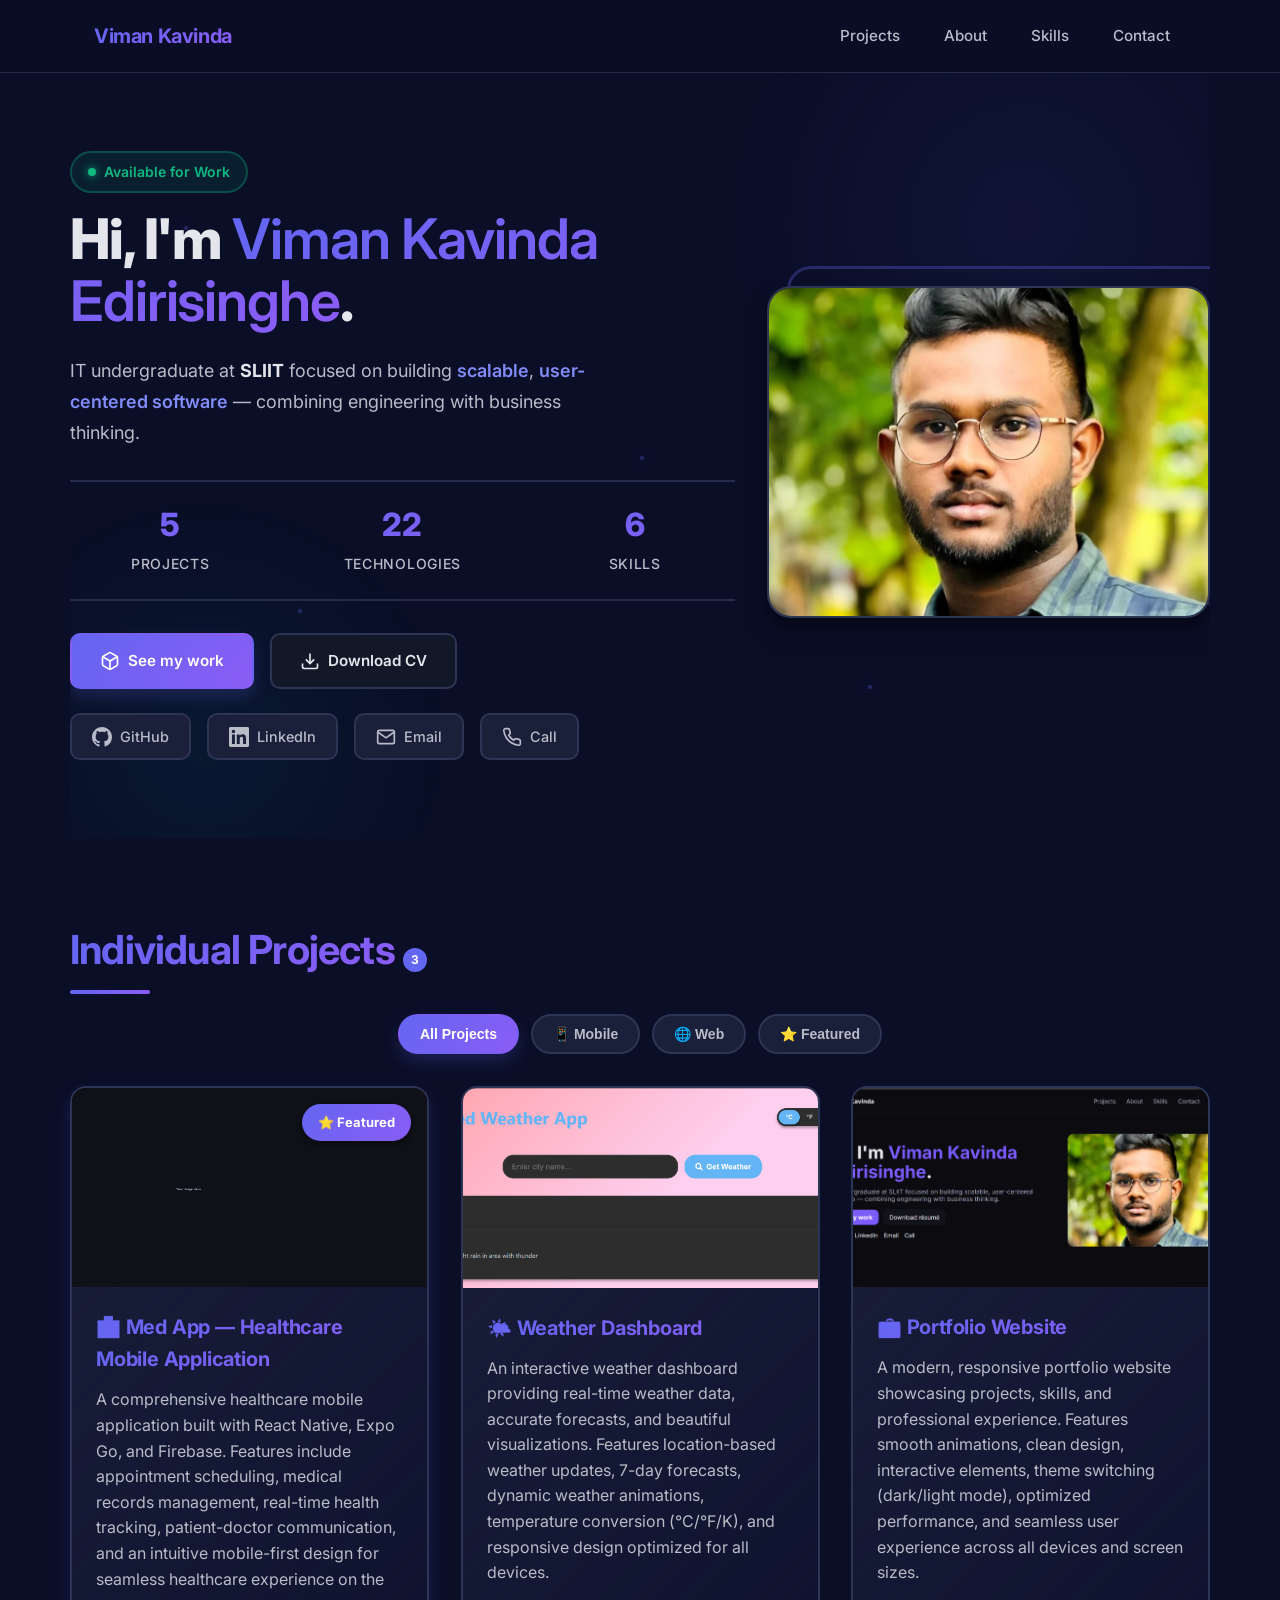
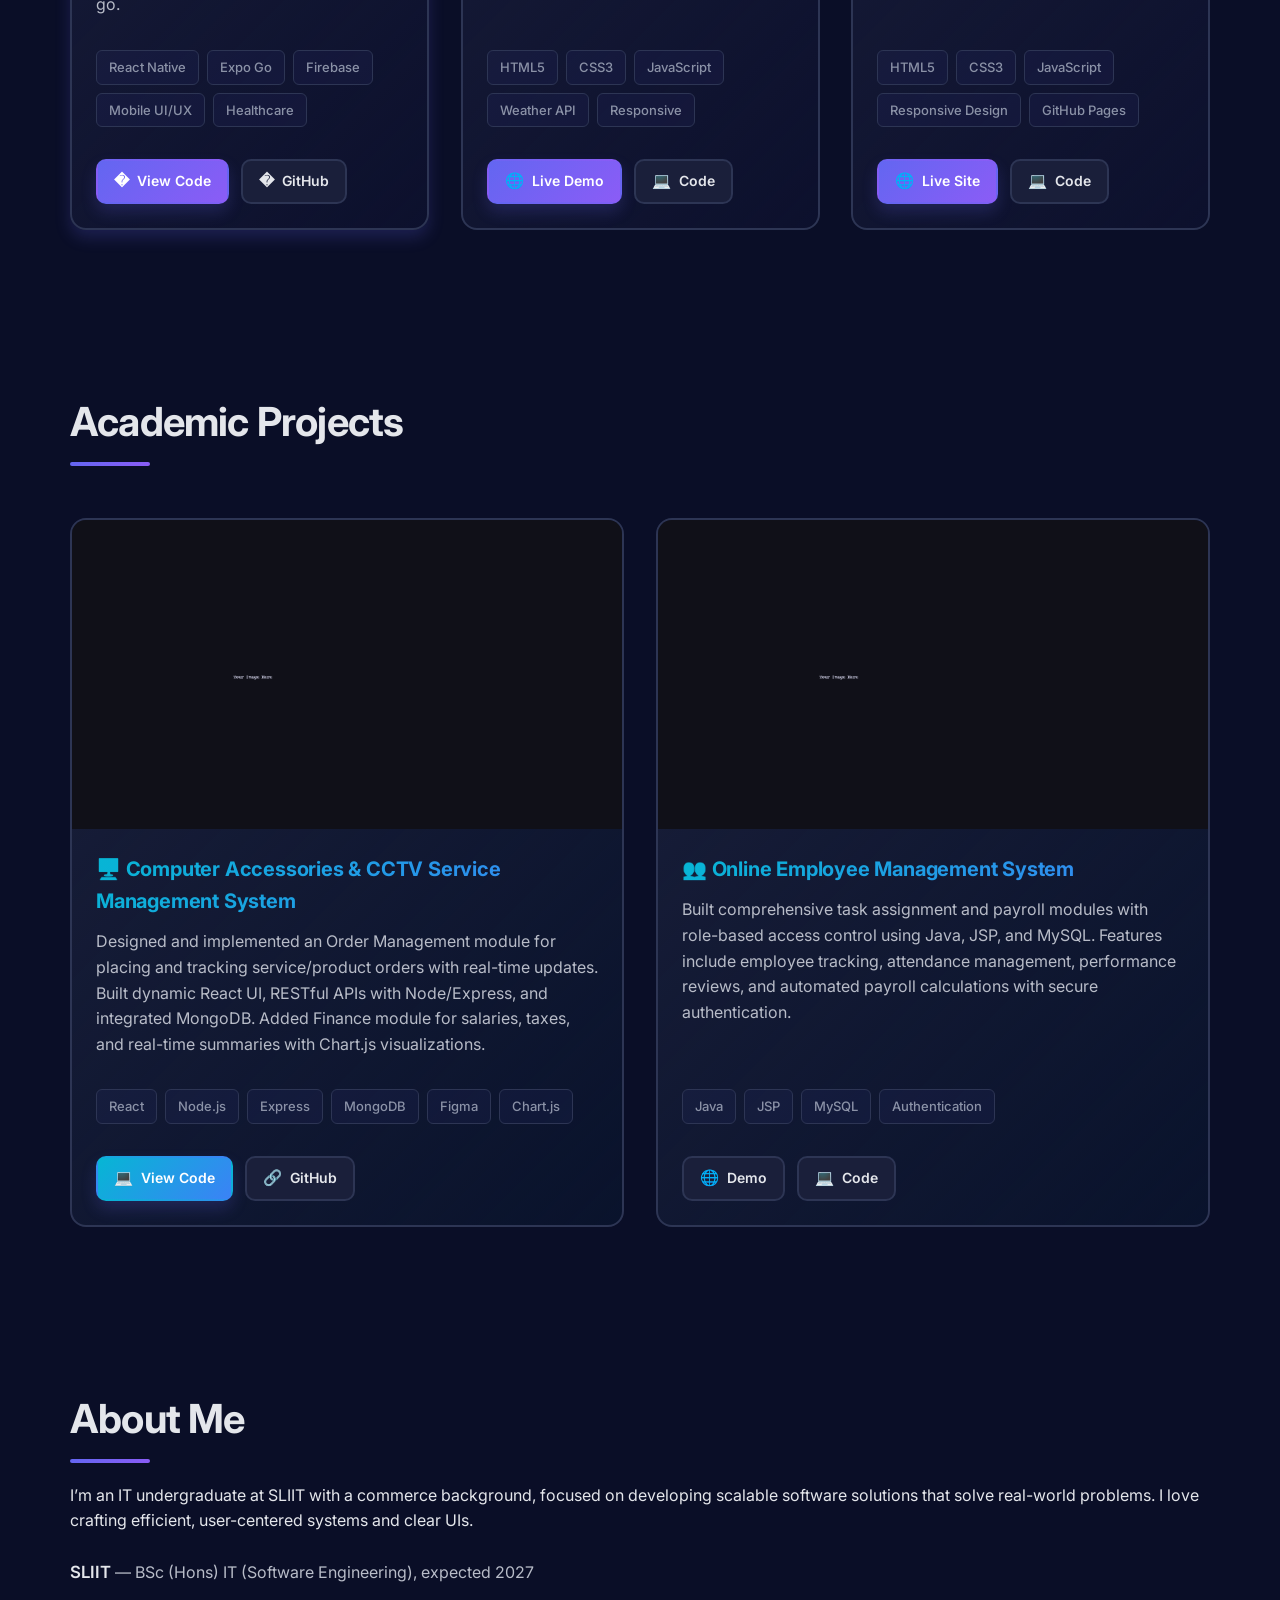
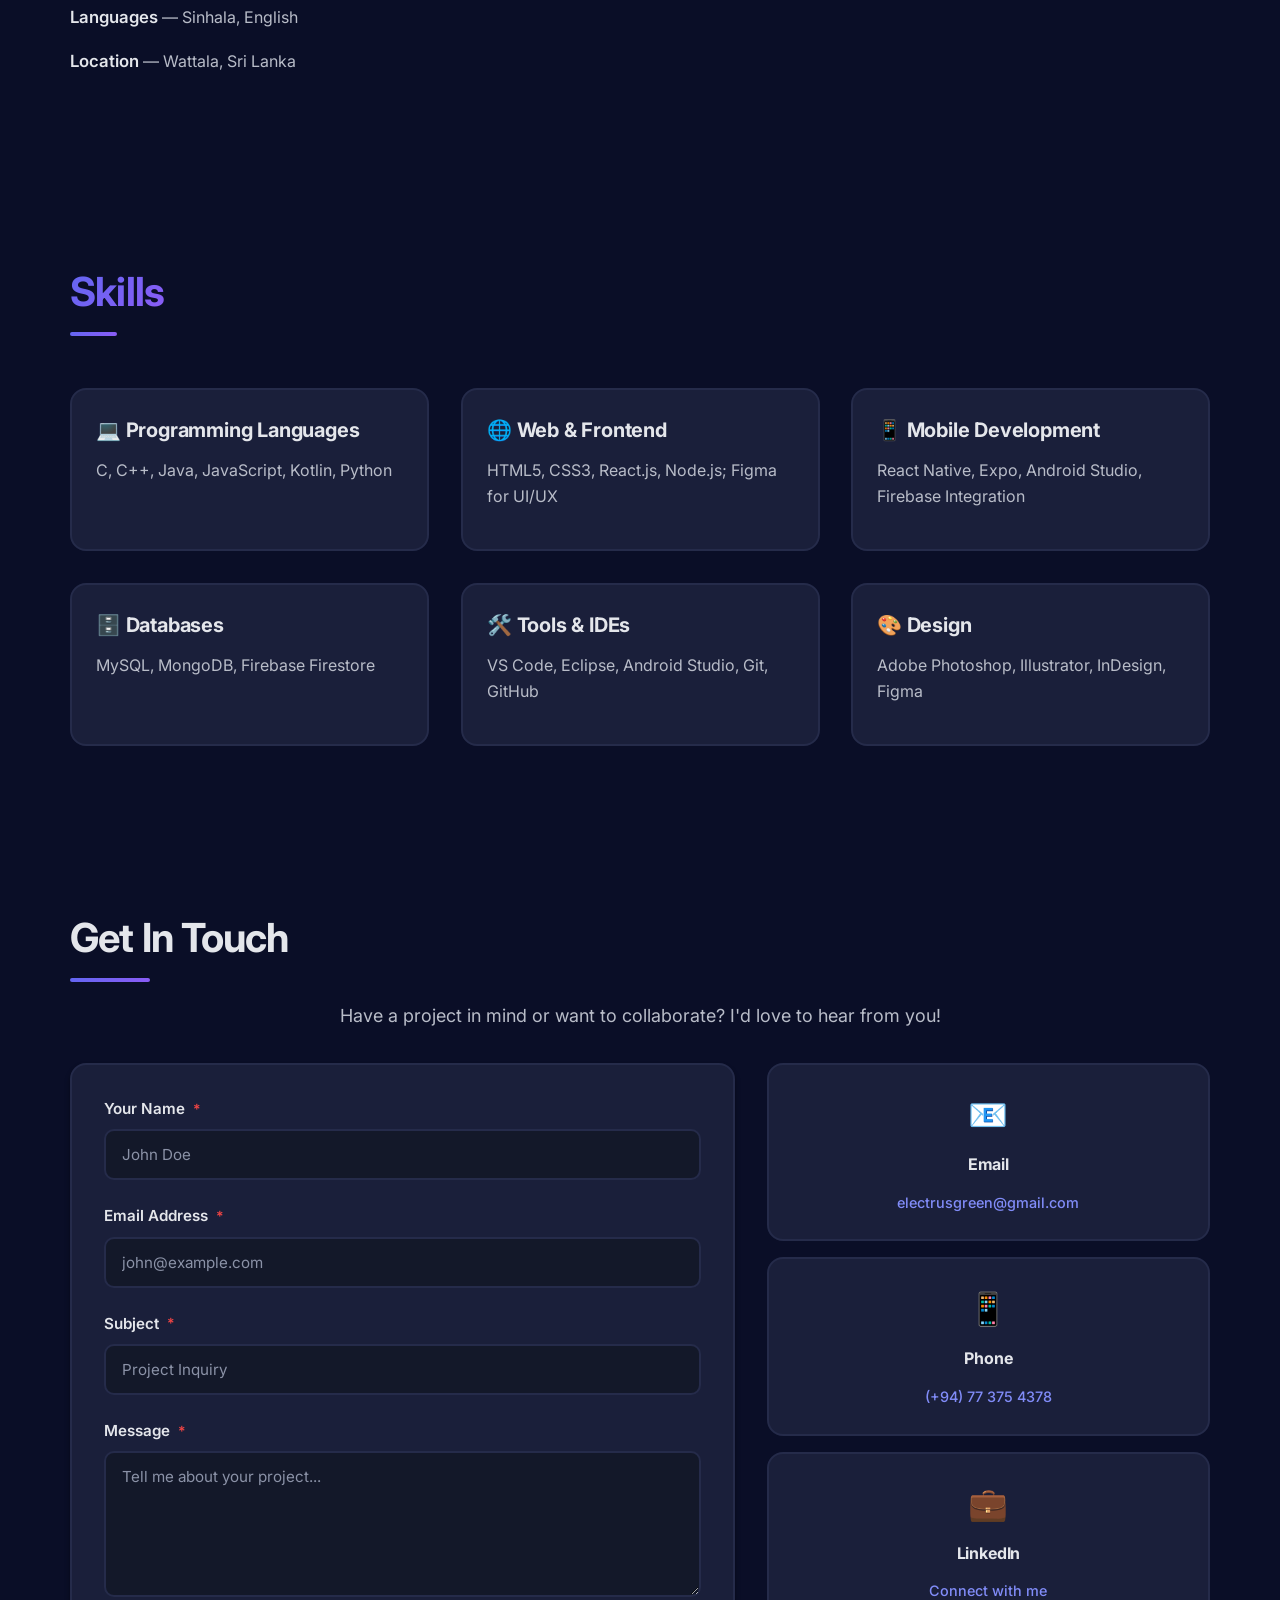
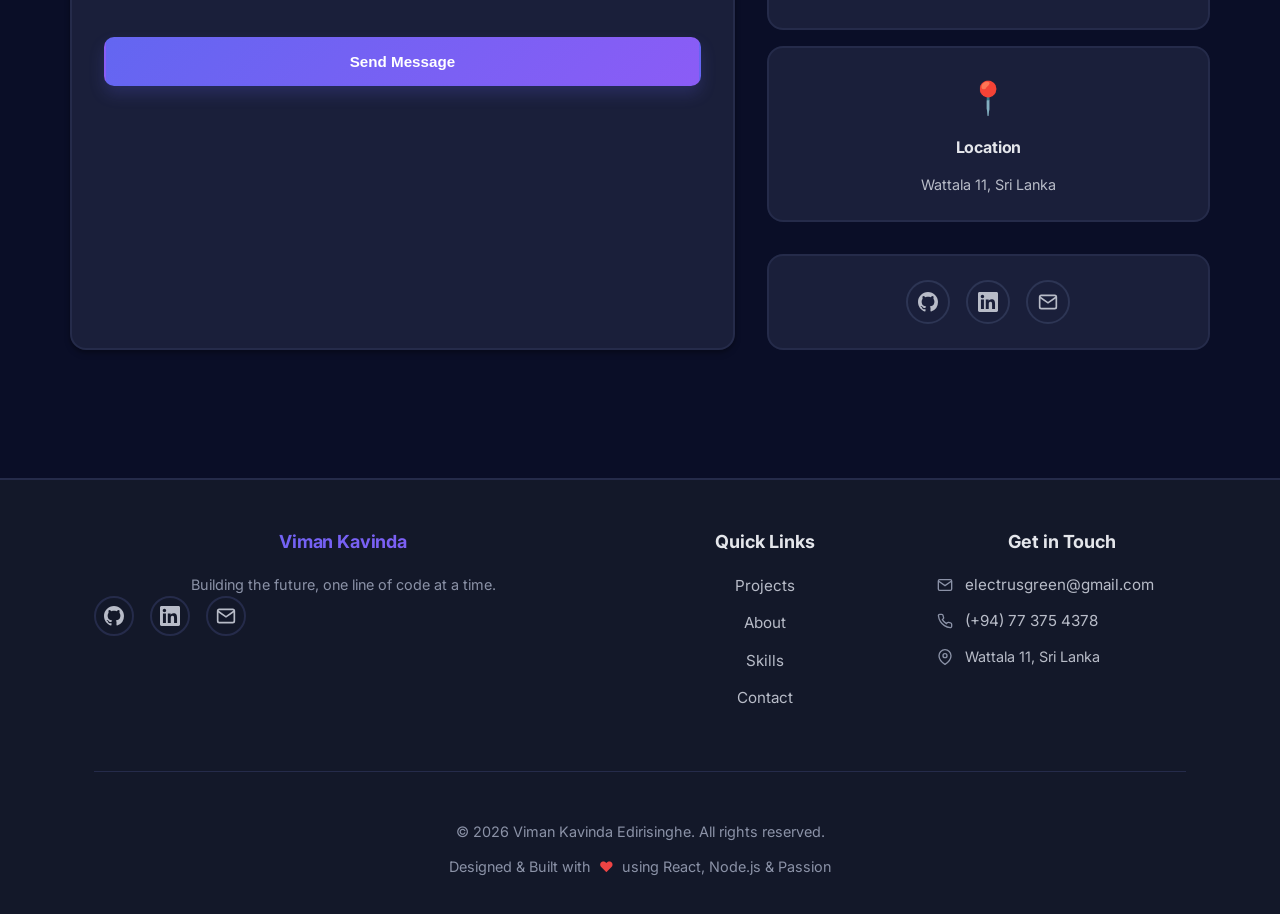
==== commit b96d0e58: "Professional portfolio with enhanced UX - Loading screen, dynamic stats, improved design" ====
--- a/index.html
+++ b/index.html
@@ -3,80 +3,220 @@
 <head>
   <meta charset="UTF-8" />
   <meta name="viewport" content="width=device-width, initial-scale=1" />
-  <title>Viman Kavinda Edirisinghe — Portfolio</title>
-  <meta name="description" content="Portfolio of Viman Kavinda Edirisinghe: projects, skills, and contact." />
+  <title>Viman Kavinda Edirisinghe — Full Stack Developer & IT Student</title>
+  <meta name="description" content="Portfolio of Viman Kavinda Edirisinghe - IT undergraduate at SLIIT specializing in full-stack development, mobile apps, and scalable software solutions." />
+  <meta name="keywords" content="web developer, full stack, React, Node.js, portfolio, SLIIT, software engineer" />
+  <meta name="author" content="Viman Kavinda Edirisinghe" />
+  
+  <!-- Open Graph Meta Tags -->
+  <meta property="og:title" content="Viman Kavinda Edirisinghe - Full Stack Developer" />
+  <meta property="og:description" content="IT undergraduate building scalable, user-centered software solutions" />
+  <meta property="og:type" content="website" />
+  <meta property="og:image" content="assets/hero.jpg" />
+  
+  <!-- Fonts -->
   <link rel="preconnect" href="https://fonts.googleapis.com">
   <link rel="preconnect" href="https://fonts.gstatic.com" crossorigin>
-  <link href="https://fonts.googleapis.com/css2?family=Inter:wght@400;500;700&display=swap" rel="stylesheet">
+  <link href="https://fonts.googleapis.com/css2?family=Inter:wght@400;500;600;700;800&display=swap" rel="stylesheet">
+  
   <link rel="stylesheet" href="styles.css" />
 </head>
 <body>
+  <!-- Loading Screen -->
+  <div class="loading-screen" id="loadingScreen">
+    <div class="loader-content">
+      <div class="loader-logo">VK</div>
+      <div class="loader-bar">
+        <div class="loader-progress"></div>
+      </div>
+      <p class="loader-text">Loading Portfolio...</p>
+    </div>
+  </div>
+
+  <!-- Skip to main content for accessibility -->
+  <a href="#main-content" class="skip-to-content">Skip to main content</a>
+
+  <!-- Scroll Progress Indicator -->
+  <div class="scroll-progress" id="scrollProgress"></div>
+
   <header class="site-header">
     <div class="container header-inner">
       <a class="logo" href="#top">Viman Kavinda</a>
       <nav id="nav" class="nav">
-        <a href="#individual-projects">Projects</a>
-        <a href="#about">About</a>
-        <a href="#skills">Skills</a>
-        <a href="#contact">Contact</a>
-        <button id="themeToggle" class="theme-toggle" aria-label="Toggle theme">☾</button>
+        <a href="#individual-projects" data-section="individual-projects">Projects</a>
+        <a href="#about" data-section="about">About</a>
+        <a href="#skills" data-section="skills">Skills</a>
+        <a href="#contact" data-section="contact">Contact</a>
       </nav>
       <button id="menu" class="menu" aria-label="Open menu">☰</button>
     </div>
   </header>
 
-  <main id="top">
+  <main id="main-content">
     <!-- Hero -->
-    <section class="hero container">
+    <section id="top" class="hero container">
+      <!-- Animated Background -->
+      <div class="hero-background">
+        <div class="particle"></div>
+        <div class="particle"></div>
+        <div class="particle"></div>
+        <div class="particle"></div>
+        <div class="particle"></div>
+      </div>
+      
       <div class="hero-text">
+        <div class="availability-badge">
+          <span>Available for Work</span>
+        </div>
         <h1>Hi, I'm <span class="accent">Viman Kavinda Edirisinghe</span>.</h1>
-        <p class="lead">IT undergraduate at SLIIT focused on building scalable, user-centered software — combining engineering with business thinking.</p>
+        <p class="lead">IT undergraduate at <strong>SLIIT</strong> focused on building <span class="highlight">scalable</span>, <span class="highlight">user-centered software</span> — combining engineering with business thinking.</p>
+        
+        <!-- Quick Stats -->
+        <div class="hero-stats">
+          <div class="stat-item">
+            <div class="stat-number" id="projectCount">5</div>
+            <div class="stat-label">Projects</div>
+          </div>
+          <div class="stat-item">
+            <div class="stat-number" id="techCount">10</div>
+            <div class="stat-label">Technologies</div>
+          </div>
+          <div class="stat-item">
+            <div class="stat-number" id="skillCount">6</div>
+            <div class="stat-label">Skills</div>
+          </div>
+        </div>
+        
         <div class="hero-cta">
-          <a class="btn primary" href="#individual-projects">See my work</a>
-          <a class="btn" href="assets/Resume.pdf" download>Download résumé</a>
+          <a class="btn primary" href="#individual-projects">
+            <svg width="20" height="20" viewBox="0 0 24 24" fill="none" stroke="currentColor" stroke-width="2">
+              <path d="M21 16V8a2 2 0 0 0-1-1.73l-7-4a2 2 0 0 0-2 0l-7 4A2 2 0 0 0 3 8v8a2 2 0 0 0 1 1.73l7 4a2 2 0 0 0 2 0l7-4A2 2 0 0 0 21 16z"/>
+              <polyline points="3.27 6.96 12 12.01 20.73 6.96"/>
+              <line x1="12" y1="22.08" x2="12" y2="12"/>
+            </svg>
+            See my work
+          </a>
+          <a class="btn secondary" href="assets/Resume.pdf" download>
+            <svg width="20" height="20" viewBox="0 0 24 24" fill="none" stroke="currentColor" stroke-width="2">
+              <path d="M21 15v4a2 2 0 0 1-2 2H5a2 2 0 0 1-2-2v-4"/>
+              <polyline points="7 10 12 15 17 10"/>
+              <line x1="12" y1="15" x2="12" y2="3"/>
+            </svg>
+            Download CV
+          </a>
         </div>
         <div class="socials">
-          <a href="https://github.com/Vk-Viman" target="_blank" rel="noreferrer">GitHub</a>
-          <a href="https://linkedin.com/in/viman-kavinda-22699534b" target="_blank" rel="noreferrer">LinkedIn</a>
-          <a href="mailto:electrusgreen@gmail.com">Email</a>
-          <a href="tel:+94773754378">Call</a>
-        </div>
-      </div>
-      <img class="hero-img" src="assets/hero.jpg" alt="Portrait of Viman Kavinda Edirisinghe" />
+          <a href="https://github.com/Vk-Viman" target="_blank" rel="noreferrer" class="social-link">
+            <svg width="20" height="20" viewBox="0 0 24 24" fill="currentColor">
+              <path d="M12 0C5.37 0 0 5.37 0 12c0 5.31 3.435 9.795 8.205 11.385.6.105.825-.255.825-.57 0-.285-.015-1.23-.015-2.235-3.015.555-3.795-.735-4.035-1.41-.135-.345-.72-1.41-1.23-1.695-.42-.225-1.02-.78-.015-.795.945-.015 1.62.87 1.845 1.23 1.08 1.815 2.805 1.305 3.495.99.105-.78.42-1.305.765-1.605-2.67-.3-5.46-1.335-5.46-5.925 0-1.305.465-2.385 1.23-3.225-.12-.3-.54-1.53.12-3.18 0 0 1.005-.315 3.3 1.23.96-.27 1.98-.405 3-.405s2.04.135 3 .405c2.295-1.56 3.3-1.23 3.3-1.23.66 1.65.24 2.88.12 3.18.765.84 1.23 1.905 1.23 3.225 0 4.605-2.805 5.625-5.475 5.925.435.375.81 1.095.81 2.22 0 1.605-.015 2.895-.015 3.3 0 .315.225.69.825.57A12.02 12.02 0 0024 12c0-6.63-5.37-12-12-12z"/>
+            </svg>
+            GitHub
+          </a>
+          <a href="https://linkedin.com/in/viman-kavinda-22699534b" target="_blank" rel="noreferrer" class="social-link">
+            <svg width="20" height="20" viewBox="0 0 24 24" fill="currentColor">
+              <path d="M20.447 20.452h-3.554v-5.569c0-1.328-.027-3.037-1.852-3.037-1.853 0-2.136 1.445-2.136 2.939v5.667H9.351V9h3.414v1.561h.046c.477-.9 1.637-1.85 3.37-1.85 3.601 0 4.267 2.37 4.267 5.455v6.286zM5.337 7.433c-1.144 0-2.063-.926-2.063-2.065 0-1.138.92-2.063 2.063-2.063 1.14 0 2.064.925 2.064 2.063 0 1.139-.925 2.065-2.064 2.065zm1.782 13.019H3.555V9h3.564v11.452zM22.225 0H1.771C.792 0 0 .774 0 1.729v20.542C0 23.227.792 24 1.771 24h20.451C23.2 24 24 23.227 24 22.271V1.729C24 .774 23.2 0 22.222 0h.003z"/>
+            </svg>
+            LinkedIn
+          </a>
+          <a href="mailto:electrusgreen@gmail.com" class="social-link">
+            <svg width="20" height="20" viewBox="0 0 24 24" fill="none" stroke="currentColor" stroke-width="2">
+              <path d="M4 4h16c1.1 0 2 .9 2 2v12c0 1.1-.9 2-2 2H4c-1.1 0-2-.9-2-2V6c0-1.1.9-2 2-2z"/>
+              <polyline points="22,6 12,13 2,6"/>
+            </svg>
+            Email
+          </a>
+          <a href="tel:+94773754378" class="social-link">
+            <svg width="20" height="20" viewBox="0 0 24 24" fill="none" stroke="currentColor" stroke-width="2">
+              <path d="M22 16.92v3a2 2 0 0 1-2.18 2 19.79 19.79 0 0 1-8.63-3.07 19.5 19.5 0 0 1-6-6 19.79 19.79 0 0 1-3.07-8.67A2 2 0 0 1 4.11 2h3a2 2 0 0 1 2 1.72 12.84 12.84 0 0 0 .7 2.81 2 2 0 0 1-.45 2.11L8.09 9.91a16 16 0 0 0 6 6l1.27-1.27a2 2 0 0 1 2.11-.45 12.84 12.84 0 0 0 2.81.7A2 2 0 0 1 22 16.92z"/>
+            </svg>
+            Call
+          </a>
+        </div>
+      </div>
+      <div class="hero-img-wrapper">
+        <img class="hero-img" src="assets/hero.jpg" alt="Portrait of Viman Kavinda Edirisinghe" />
+        <div class="hero-img-decoration"></div>
+      </div>
     </section>
 
     <!-- Individual Projects -->
     <section id="individual-projects" class="container section">
-      <h2>Individual Projects</h2>
+      <h2><span class="gradient-text">Individual Projects</span><span class="project-count" id="projectCount">3</span></h2>
+      
+      <!-- Project Filter Buttons -->
+      <div class="filter-container">
+        <button class="filter-btn active" data-filter="all">
+          <span>All Projects</span>
+        </button>
+        <button class="filter-btn" data-filter="mobile">
+          <span>📱 Mobile</span>
+        </button>
+        <button class="filter-btn" data-filter="web">
+          <span>🌐 Web</span>
+        </button>
+        <button class="filter-btn" data-filter="featured">
+          <span>⭐ Featured</span>
+        </button>
+      </div>
+      
       <div class="grid">
+        <!-- Med App - Featured -->
+        <article class="card project-highlight featured-card reveal" data-category="mobile featured">
+          <div class="featured-badge">⭐ Featured</div>
+          <img src="assets/med-app-placeholder.png" alt="Med App - Healthcare Mobile Application" onerror="this.src='assets/sample-project.png'" loading="lazy" class="lazy-img" />
+          <div class="card-body">
+            <h3>🏥 Med App — Healthcare Mobile Application</h3>
+            <p>A comprehensive healthcare mobile application built with React Native, Expo Go, and Firebase. Features include appointment scheduling, medical records management, real-time health tracking, patient-doctor communication, and an intuitive mobile-first design for seamless healthcare experience on the go.</p>
+            <div class="tags">
+              <span>React Native</span><span>Expo Go</span><span>Firebase</span><span>Mobile UI/UX</span><span>Healthcare</span>
+            </div>
+            <div class="actions">
+              <a class="btn small primary" href="https://github.com/Vk-Viman/med" target="_blank" rel="noreferrer">
+                <span class="btn-icon">�</span> View Code
+              </a>
+              <a class="btn small" href="https://github.com/Vk-Viman/med" target="_blank" rel="noreferrer">
+                <span class="btn-icon">�</span> GitHub
+              </a>
+            </div>
+          </div>
+        </article>
+
+        <!-- Weather Dashboard -->
+        <article class="card project-highlight reveal" data-category="web">
+          <img src="assets/weather-app.png" alt="Weather Dashboard - Real-time Weather Data" onerror="this.src='assets/sample-project.png'" loading="lazy" class="lazy-img" />
+          <div class="card-body">
+            <h3>🌤️ Weather Dashboard</h3>
+            <p>An interactive weather dashboard providing real-time weather data, accurate forecasts, and beautiful visualizations. Features location-based weather updates, 7-day forecasts, dynamic weather animations, temperature conversion (°C/°F/K), and responsive design optimized for all devices.</p>
+            <div class="tags">
+              <span>HTML5</span><span>CSS3</span><span>JavaScript</span><span>Weather API</span><span>Responsive</span>
+            </div>
+            <div class="actions">
+              <a class="btn small primary" href="https://vk-viman.github.io/weather/" target="_blank" rel="noreferrer">
+                <span class="btn-icon">🌐</span> Live Demo
+              </a>
+              <a class="btn small" href="https://github.com/Vk-Viman/weather" target="_blank" rel="noreferrer">
+                <span class="btn-icon">💻</span> Code
+              </a>
+            </div>
+          </div>
+        </article>
+
         <!-- Portfolio Website -->
-        <article class="card">
-          <img src="assets/portfolio-screenshot.png" alt="Portfolio Website Screenshot" />
+        <article class="card project-highlight reveal" data-category="web">
+          <img src="assets/portfolio-screenshot.png" alt="Portfolio Website - Modern Design" onerror="this.src='assets/sample-project.png'" loading="lazy" class="lazy-img" />
           <div class="card-body">
-            <h3>My Portfolio Website</h3>
-            <p>Personal portfolio showcasing skills, résumé, and academic projects. Built with semantic HTML, modern CSS, and a little JavaScript for theming and navigation. Fully responsive and deployed on GitHub Pages.</p>
+            <h3>💼 Portfolio Website</h3>
+            <p>A modern, responsive portfolio website showcasing projects, skills, and professional experience. Features smooth animations, clean design, interactive elements, theme switching (dark/light mode), optimized performance, and seamless user experience across all devices and screen sizes.</p>
             <div class="tags">
-              <span>HTML</span><span>CSS</span><span>JavaScript</span><span>GitHub Pages</span>
+              <span>HTML5</span><span>CSS3</span><span>JavaScript</span><span>Responsive Design</span><span>GitHub Pages</span>
             </div>
             <div class="actions">
-              <a class="btn small" href="https://vk-viman.github.io" target="_blank" rel="noreferrer">Live</a>
-              <a class="btn small" href="https://github.com/Vk-Viman/vk-viman.github.io" target="_blank" rel="noreferrer">Code</a>
-            </div>
-          </div>
-        </article>
-
-        <!-- Advanced Weather App -->
-        <article class="card">
-          <img src="assets/weather-app.png" alt="Advanced Weather App Screenshot" />
-          <div class="card-body">
-            <h3>Advanced Weather App</h3>
-            <p>Responsive web app delivering real-time weather with search, geolocation, and a favorites list. Includes temperature conversion between °C, °F, and Kelvin, and polished UI interactions.</p>
-            <div class="tags">
-              <span>JavaScript</span><span>HTML</span><span>CSS</span><span>Weather API</span>
-            </div>
-            <div class="actions">
-              <a class="btn small" href="https://vk-viman.github.io/weather" target="_blank" rel="noreferrer">Live</a>
-              <a class="btn small" href="https://github.com/Vk-Viman/weather" target="_blank" rel="noreferrer">Code</a>
+              <a class="btn small primary" href="https://vk-viman.github.io/" target="_blank" rel="noreferrer">
+                <span class="btn-icon">🌐</span> Live Site
+              </a>
+              <a class="btn small" href="https://github.com/Vk-Viman/Vk-Viman.github.io" target="_blank" rel="noreferrer">
+                <span class="btn-icon">💻</span> Code
+              </a>
             </div>
           </div>
         </article>
@@ -87,47 +227,40 @@
     <section id="projects" class="container section">
       <h2>Academic Projects</h2>
       <div class="grid">
-        <article class="card">
-          <img src="assets/sample-project.png" alt="Service Management System screenshot" />
+        <article class="card academic-highlight reveal">
+          <img src="assets/sample-project.png" alt="Service Management System screenshot" loading="lazy" class="lazy-img" />
           <div class="card-body">
-            <h3>Computer Accessories & CCTV Service Management System</h3>
+            <h3>🖥️ Computer Accessories & CCTV Service Management System</h3>
             <p>Designed and implemented an Order Management module for placing and tracking service/product orders with real-time updates. Built dynamic React UI, RESTful APIs with Node/Express, and integrated MongoDB. Added Finance module for salaries, taxes, and real-time summaries with Chart.js visualizations.</p>
             <div class="tags">
               <span>React</span><span>Node.js</span><span>Express</span><span>MongoDB</span><span>Figma</span><span>Chart.js</span>
             </div>
             <div class="actions">
-              <a class="btn small" href="#" target="_blank" rel="noreferrer">Live</a>
-              <a class="btn small" href="#" target="_blank" rel="noreferrer">Code</a>
+              <a class="btn small primary" href="https://github.com/Vk-Viman/e-com" target="_blank" rel="noreferrer">
+                <span class="btn-icon">💻</span> View Code
+              </a>
+              <a class="btn small" href="https://github.com/Vk-Viman/e-com" target="_blank" rel="noreferrer">
+                <span class="btn-icon">🔗</span> GitHub
+              </a>
             </div>
           </div>
         </article>
 
-        <article class="card">
-          <img src="assets/sample-project.png" alt="Clustor app mockup" />
+        <article class="card academic-highlight reveal">
+          <img src="assets/sample-project.png" alt="Employee Management System" loading="lazy" class="lazy-img" />
           <div class="card-body">
-            <h3>Clustor — Food Ordering Mobile App</h3>
-            <p>Designed an intuitive mobile UI for food ordering. Prototyped in Figma; implementation in Android Studio with Firebase backend.</p>
+            <h3>👥 Online Employee Management System</h3>
+            <p>Built comprehensive task assignment and payroll modules with role-based access control using Java, JSP, and MySQL. Features include employee tracking, attendance management, performance reviews, and automated payroll calculations with secure authentication.</p>
             <div class="tags">
-              <span>Figma</span><span>Android Studio</span><span>Firebase</span>
+              <span>Java</span><span>JSP</span><span>MySQL</span><span>Authentication</span>
             </div>
             <div class="actions">
-              <a class="btn small" href="#" target="_blank" rel="noreferrer">Live</a>
-              <a class="btn small" href="#" target="_blank" rel="noreferrer">Code</a>
-            </div>
-          </div>
-        </article>
-
-        <article class="card">
-          <img src="assets/sample-project.png" alt="Employee Management System" />
-          <div class="card-body">
-            <h3>Online Employee Management System</h3>
-            <p>Built task assignment and payroll modules with role-based access control using Java, JSP, and MySQL.</p>
-            <div class="tags">
-              <span>Java</span><span>JSP</span><span>MySQL</span>
-            </div>
-            <div class="actions">
-              <a class="btn small" href="#" target="_blank" rel="noreferrer">Live</a>
-              <a class="btn small" href="#" target="_blank" rel="noreferrer">Code</a>
+              <a class="btn small" href="#" target="_blank" rel="noreferrer">
+                <span class="btn-icon">🌐</span> Demo
+              </a>
+              <a class="btn small" href="#" target="_blank" rel="noreferrer">
+                <span class="btn-icon">💻</span> Code
+              </a>
             </div>
           </div>
         </article>
@@ -147,63 +280,228 @@
 
     <!-- Skills (from résumé) -->
     <section id="skills" class="container section">
-      <h2>Skills</h2>
+      <h2><span class="gradient-text">Skills</span></h2>
       <div class="grid">
         <article class="card"><div class="card-body">
-          <h3>Programming Languages</h3>
+          <h3>💻 Programming Languages</h3>
           <p>C, C++, Java, JavaScript, Kotlin, Python</p>
         </div></article>
 
         <article class="card"><div class="card-body">
-          <h3>Web & UI</h3>
-          <p>HTML5, CSS3, React.js; Figma for UI/UX</p>
+          <h3>🌐 Web & Frontend</h3>
+          <p>HTML5, CSS3, React.js, Node.js; Figma for UI/UX</p>
         </div></article>
 
         <article class="card"><div class="card-body">
-          <h3>Databases</h3>
-          <p>MySQL, MongoDB</p>
+          <h3>📱 Mobile Development</h3>
+          <p>React Native, Expo, Android Studio, Firebase Integration</p>
         </div></article>
 
         <article class="card"><div class="card-body">
-          <h3>Tools</h3>
-          <p>VS Code, Eclipse, Android Studio</p>
+          <h3>🗄️ Databases</h3>
+          <p>MySQL, MongoDB, Firebase Firestore</p>
         </div></article>
 
         <article class="card"><div class="card-body">
-          <h3>Design</h3>
-          <p>Adobe Photoshop, Illustrator, InDesign</p>
+          <h3>🛠️ Tools & IDEs</h3>
+          <p>VS Code, Eclipse, Android Studio, Git, GitHub</p>
+        </div></article>
+
+        <article class="card"><div class="card-body">
+          <h3>🎨 Design</h3>
+          <p>Adobe Photoshop, Illustrator, InDesign, Figma</p>
         </div></article>
       </div>
     </section>
 
     <!-- Contact (from résumé) -->
     <section id="contact" class="container section">
-      <h2>Contact</h2>
-      <p>Interested in collaborating or hiring? Reach me anytime:</p>
-      <div class="contact-actions">
-        <a class="btn primary" href="mailto:electrusgreen@gmail.com">electrusgreen@gmail.com</a>
-        <a class="btn" href="https://linkedin.com/in/viman-kavinda-22699534b" target="_blank" rel="noreferrer">LinkedIn</a>
-        <a class="btn" href="tel:+94773754378">(+94) 77 375 4378</a>
-      </div>
-      <p style="margin-top:.8rem;color:var(--muted)">Based in Wattala 11, Sri Lanka</p>
+      <h2>Get In Touch</h2>
+      <p class="contact-intro">Have a project in mind or want to collaborate? I'd love to hear from you!</p>
+      
+      <div class="contact-container">
+        <!-- Contact Form -->
+        <div class="contact-form-wrapper">
+          <form id="contactForm" class="contact-form" novalidate>
+            <div class="form-group">
+              <label for="name">Your Name <span class="required">*</span></label>
+              <input 
+                type="text" 
+                id="name" 
+                name="name" 
+                required 
+                placeholder="John Doe"
+                aria-required="true"
+              />
+              <span class="error-message" id="nameError"></span>
+            </div>
+
+            <div class="form-group">
+              <label for="email">Email Address <span class="required">*</span></label>
+              <input 
+                type="email" 
+                id="email" 
+                name="email" 
+                required 
+                placeholder="john@example.com"
+                aria-required="true"
+              />
+              <span class="error-message" id="emailError"></span>
+            </div>
+
+            <div class="form-group">
+              <label for="subject">Subject <span class="required">*</span></label>
+              <input 
+                type="text" 
+                id="subject" 
+                name="subject" 
+                required 
+                placeholder="Project Inquiry"
+                aria-required="true"
+              />
+              <span class="error-message" id="subjectError"></span>
+            </div>
+
+            <div class="form-group">
+              <label for="message">Message <span class="required">*</span></label>
+              <textarea 
+                id="message" 
+                name="message" 
+                rows="6" 
+                required 
+                placeholder="Tell me about your project..."
+                aria-required="true"
+              ></textarea>
+              <span class="error-message" id="messageError"></span>
+            </div>
+
+            <button type="submit" class="btn primary submit-btn">
+              <span class="btn-text">Send Message</span>
+              <span class="btn-loader" style="display: none;">
+                <span class="loading-spinner"></span>
+              </span>
+            </button>
+            
+            <div class="form-status" id="formStatus"></div>
+          </form>
+        </div>
+
+        <!-- Contact Info -->
+        <div class="contact-info">
+          <div class="contact-card">
+            <div class="contact-icon">📧</div>
+            <h3>Email</h3>
+            <a href="mailto:electrusgreen@gmail.com">electrusgreen@gmail.com</a>
+          </div>
+
+          <div class="contact-card">
+            <div class="contact-icon">📱</div>
+            <h3>Phone</h3>
+            <a href="tel:+94773754378">(+94) 77 375 4378</a>
+          </div>
+
+          <div class="contact-card">
+            <div class="contact-icon">💼</div>
+            <h3>LinkedIn</h3>
+            <a href="https://linkedin.com/in/viman-kavinda-22699534b" target="_blank" rel="noreferrer">Connect with me</a>
+          </div>
+
+          <div class="contact-card">
+            <div class="contact-icon">📍</div>
+            <h3>Location</h3>
+            <p>Wattala 11, Sri Lanka</p>
+          </div>
+
+          <div class="social-links">
+            <a href="https://github.com/Vk-Viman" target="_blank" rel="noreferrer" aria-label="GitHub Profile" title="GitHub">
+              <svg width="24" height="24" viewBox="0 0 24 24" fill="currentColor">
+                <path d="M12 0C5.37 0 0 5.37 0 12c0 5.31 3.435 9.795 8.205 11.385.6.105.825-.255.825-.57 0-.285-.015-1.23-.015-2.235-3.015.555-3.795-.735-4.035-1.41-.135-.345-.72-1.41-1.23-1.695-.42-.225-1.02-.78-.015-.795.945-.015 1.62.87 1.845 1.23 1.08 1.815 2.805 1.305 3.495.99.105-.78.42-1.305.765-1.605-2.67-.3-5.46-1.335-5.46-5.925 0-1.305.465-2.385 1.23-3.225-.12-.3-.54-1.53.12-3.18 0 0 1.005-.315 3.3 1.23.96-.27 1.98-.405 3-.405s2.04.135 3 .405c2.295-1.56 3.3-1.23 3.3-1.23.66 1.65.24 2.88.12 3.18.765.84 1.23 1.905 1.23 3.225 0 4.605-2.805 5.625-5.475 5.925.435.375.81 1.095.81 2.22 0 1.605-.015 2.895-.015 3.3 0 .315.225.69.825.57A12.02 12.02 0 0024 12c0-6.63-5.37-12-12-12z"/>
+              </svg>
+            </a>
+            <a href="https://linkedin.com/in/viman-kavinda-22699534b" target="_blank" rel="noreferrer" aria-label="LinkedIn Profile" title="LinkedIn">
+              <svg width="24" height="24" viewBox="0 0 24 24" fill="currentColor">
+                <path d="M20.447 20.452h-3.554v-5.569c0-1.328-.027-3.037-1.852-3.037-1.853 0-2.136 1.445-2.136 2.939v5.667H9.351V9h3.414v1.561h.046c.477-.9 1.637-1.85 3.37-1.85 3.601 0 4.267 2.37 4.267 5.455v6.286zM5.337 7.433c-1.144 0-2.063-.926-2.063-2.065 0-1.138.92-2.063 2.063-2.063 1.14 0 2.064.925 2.064 2.063 0 1.139-.925 2.065-2.064 2.065zm1.782 13.019H3.555V9h3.564v11.452zM22.225 0H1.771C.792 0 0 .774 0 1.729v20.542C0 23.227.792 24 1.771 24h20.451C23.2 24 24 23.227 24 22.271V1.729C24 .774 23.2 0 22.222 0h.003z"/>
+              </svg>
+            </a>
+            <a href="mailto:electrusgreen@gmail.com" aria-label="Send Email" title="Email">
+              <svg width="24" height="24" viewBox="0 0 24 24" fill="none" stroke="currentColor" stroke-width="2">
+                <path d="M4 4h16c1.1 0 2 .9 2 2v12c0 1.1-.9 2-2 2H4c-1.1 0-2-.9-2-2V6c0-1.1.9-2 2-2z"/>
+                <polyline points="22,6 12,13 2,6"/>
+              </svg>
+            </a>
+          </div>
+        </div>
+      </div>
     </section>
   </main>
 
-  <!-- Theme chooser modal -->
-  <div id="themeModal" class="modal hidden" role="dialog" aria-labelledby="themeTitle" aria-modal="true">
-    <div class="modal-card">
-      <h3 id="themeTitle">Choose a theme</h3>
-      <p>Pick how you’d like to view this site.</p>
-      <div class="modal-actions">
-        <button id="chooseDark" class="btn primary">Dark</button>
-        <button id="chooseLight" class="btn">Light</button>
-      </div>
-    </div>
-  </div>
-
   <footer class="site-footer">
     <div class="container">
-      <p>© <span id="year"></span> Viman Kavinda Edirisinghe. All rights reserved.</p>
+      <div class="footer-content">
+        <div class="footer-section">
+          <h3 class="footer-logo">Viman Kavinda</h3>
+          <p class="footer-tagline">Building the future, one line of code at a time.</p>
+          <div class="footer-socials">
+            <a href="https://github.com/Vk-Viman" target="_blank" rel="noreferrer" aria-label="GitHub">
+              <svg width="20" height="20" viewBox="0 0 24 24" fill="currentColor">
+                <path d="M12 0C5.37 0 0 5.37 0 12c0 5.31 3.435 9.795 8.205 11.385.6.105.825-.255.825-.57 0-.285-.015-1.23-.015-2.235-3.015.555-3.795-.735-4.035-1.41-.135-.345-.72-1.41-1.23-1.695-.42-.225-1.02-.78-.015-.795.945-.015 1.62.87 1.845 1.23 1.08 1.815 2.805 1.305 3.495.99.105-.78.42-1.305.765-1.605-2.67-.3-5.46-1.335-5.46-5.925 0-1.305.465-2.385 1.23-3.225-.12-.3-.54-1.53.12-3.18 0 0 1.005-.315 3.3 1.23.96-.27 1.98-.405 3-.405s2.04.135 3 .405c2.295-1.56 3.3-1.23 3.3-1.23.66 1.65.24 2.88.12 3.18.765.84 1.23 1.905 1.23 3.225 0 4.605-2.805 5.625-5.475 5.925.435.375.81 1.095.81 2.22 0 1.605-.015 2.895-.015 3.3 0 .315.225.69.825.57A12.02 12.02 0 0024 12c0-6.63-5.37-12-12-12z"/>
+              </svg>
+            </a>
+            <a href="https://linkedin.com/in/viman-kavinda-22699534b" target="_blank" rel="noreferrer" aria-label="LinkedIn">
+              <svg width="20" height="20" viewBox="0 0 24 24" fill="currentColor">
+                <path d="M20.447 20.452h-3.554v-5.569c0-1.328-.027-3.037-1.852-3.037-1.853 0-2.136 1.445-2.136 2.939v5.667H9.351V9h3.414v1.561h.046c.477-.9 1.637-1.85 3.37-1.85 3.601 0 4.267 2.37 4.267 5.455v6.286zM5.337 7.433c-1.144 0-2.063-.926-2.063-2.065 0-1.138.92-2.063 2.063-2.063 1.14 0 2.064.925 2.064 2.063 0 1.139-.925 2.065-2.064 2.065zm1.782 13.019H3.555V9h3.564v11.452zM22.225 0H1.771C.792 0 0 .774 0 1.729v20.542C0 23.227.792 24 1.771 24h20.451C23.2 24 24 23.227 24 22.271V1.729C24 .774 23.2 0 22.222 0h.003z"/>
+              </svg>
+            </a>
+            <a href="mailto:electrusgreen@gmail.com" aria-label="Email">
+              <svg width="20" height="20" viewBox="0 0 24 24" fill="none" stroke="currentColor" stroke-width="2">
+                <path d="M4 4h16c1.1 0 2 .9 2 2v12c0 1.1-.9 2-2 2H4c-1.1 0-2-.9-2-2V6c0-1.1.9-2 2-2z"/>
+                <polyline points="22,6 12,13 2,6"/>
+              </svg>
+            </a>
+          </div>
+        </div>
+        
+        <div class="footer-section">
+          <h4>Quick Links</h4>
+          <ul class="footer-links">
+            <li><a href="#individual-projects">Projects</a></li>
+            <li><a href="#about">About</a></li>
+            <li><a href="#skills">Skills</a></li>
+            <li><a href="#contact">Contact</a></li>
+          </ul>
+        </div>
+        
+        <div class="footer-section">
+          <h4>Get in Touch</h4>
+          <ul class="footer-contact">
+            <li>
+              <svg width="16" height="16" viewBox="0 0 24 24" fill="none" stroke="currentColor" stroke-width="2">
+                <path d="M4 4h16c1.1 0 2 .9 2 2v12c0 1.1-.9 2-2 2H4c-1.1 0-2-.9-2-2V6c0-1.1.9-2 2-2z"/>
+                <polyline points="22,6 12,13 2,6"/>
+              </svg>
+              <a href="mailto:electrusgreen@gmail.com">electrusgreen@gmail.com</a>
+            </li>
+            <li>
+              <svg width="16" height="16" viewBox="0 0 24 24" fill="none" stroke="currentColor" stroke-width="2">
+                <path d="M22 16.92v3a2 2 0 0 1-2.18 2 19.79 19.79 0 0 1-8.63-3.07 19.5 19.5 0 0 1-6-6 19.79 19.79 0 0 1-3.07-8.67A2 2 0 0 1 4.11 2h3a2 2 0 0 1 2 1.72 12.84 12.84 0 0 0 .7 2.81 2 2 0 0 1-.45 2.11L8.09 9.91a16 16 0 0 0 6 6l1.27-1.27a2 2 0 0 1 2.11-.45 12.84 12.84 0 0 0 2.81.7A2 2 0 0 1 22 16.92z"/>
+              </svg>
+              <a href="tel:+94773754378">(+94) 77 375 4378</a>
+            </li>
+            <li>
+              <svg width="16" height="16" viewBox="0 0 24 24" fill="none" stroke="currentColor" stroke-width="2">
+                <path d="M21 10c0 7-9 13-9 13s-9-6-9-13a9 9 0 0 1 18 0z"/>
+                <circle cx="12" cy="10" r="3"/>
+              </svg>
+              <span>Wattala 11, Sri Lanka</span>
+            </li>
+          </ul>
+        </div>
+      </div>
+      
+      <div class="footer-bottom">
+        <p>&copy; <span id="year"></span> Viman Kavinda Edirisinghe. All rights reserved.</p>
+        <p class="footer-credits">Designed & Built with <span class="heart">❤️</span> using React, Node.js & Passion</p>
+      </div>
     </div>
   </footer>
 
--- a/styles.css
+++ b/styles.css
@@ -1,72 +1,2074 @@
-/* Simple, clean, responsive portfolio styles */
+/* Professional Portfolio Styles - Modern Dark Theme */
 :root{
-  --bg:#0b0b10;
-  --bg-elev:#12121a;
-  --text:#e8e8f0;
-  --muted:#a2a2b3;
-  --accent:#7c5cff;
-  --card:#141422;
-  --border:#23233a;
-}
-*{box-sizing:border-box}
-html,body{margin:0;padding:0;font-family:'Inter',system-ui,-apple-system,Segoe UI,Roboto,Arial,sans-serif;background:var(--bg);color:var(--text);}
-a{color:var(--text);text-decoration:none}
-.container{max-width:1100px;margin:0 auto;padding:0 1.2rem}
-.site-header{position:sticky;top:0;background:rgba(11,11,16,.7);backdrop-filter:blur(8px);border-bottom:1px solid var(--border);z-index:10}
-.header-inner{display:flex;align-items:center;justify-content:space-between;height:64px}
-.logo{font-weight:700;letter-spacing:.3px}
-.nav a{margin:0 .75rem;color:var(--muted)}
-.menu{display:none;background:none;border:1px solid var(--border);border-radius:10px;color:var(--text);padding:.4rem .6rem}
-.theme-toggle{margin-left:.6rem;background:none;border:1px solid var(--border);border-radius:10px;color:var(--text);padding:.3rem .5rem}
-.hero{display:grid;grid-template-columns:1.2fr .8fr;gap:2rem;align-items:center;min-height:72vh}
-.hero-text h1{font-size:3rem;line-height:1.1;margin:.2rem 0 1rem}
-.lead{color:var(--muted);font-size:1.05rem}
-.hero-cta{margin:1.2rem 0;display:flex;gap:.8rem;flex-wrap:wrap}
-.btn{display:inline-block;border:1px solid var(--border);background:var(--bg-elev);padding:.65rem 1rem;border-radius:12px}
-.btn.primary{background:var(--accent);border-color:transparent;color:white;font-weight:600}
-.btn.small{padding:.45rem .75rem;font-size:.95rem}
-.socials{display:flex;gap:1rem;margin-top:.6rem}
-.hero-img{width:100%;border-radius:16px;border:1px solid var(--border);background:#0f0f18;aspect-ratio:4/3;object-fit:cover}
-.section{padding:3.5rem 0}
-h2{font-size:2rem;margin:0 0 1.2rem}
-.grid{display:grid;grid-template-columns:repeat(3,1fr);gap:1.4rem}
-.card{background:var(--card);border:1px solid var(--border);border-radius:16px;overflow:hidden;display:flex;flex-direction:column}
-.card img{width:100%;aspect-ratio:16/9;object-fit:cover;background:#0e0e16}
-.card-body{padding:1rem 1rem 1.2rem}
-.card h3{margin:.2rem 0 .5rem}
-.card p{color:var(--muted)}
-.tags{display:flex;gap:.5rem;margin:.8rem 0}
-.tags span{border:1px solid var(--border);padding:.25rem .5rem;border-radius:999px;font-size:.85rem;color:var(--muted)}
-.actions{display:flex;gap:.6rem;margin-top:.6rem}
-.stats{display:flex;gap:2rem;list-style:none;padding:0;margin:1rem 0 0}
+  /* Base Colors - Professional Dark Palette */
+  --bg:#0a0e27;
+  --bg-elev:#131829;
+  --bg-card:#1a1f3a;
+  --text:#e4e6eb;
+  --text-secondary:#b8bcc8;
+  --muted:#8b92a7;
+  
+  /* Accent Colors - Professional Blue-Purple */
+  --accent:#6366f1;
+  --accent-light:#818cf8;
+  --accent-dark:#4f46e5;
+  --accent-glow:rgba(99, 102, 241, 0.25);
+  
+  /* Secondary Accent - Professional Cyan */
+  --secondary:#06b6d4;
+  --secondary-light:#22d3ee;
+  
+  /* Border & Dividers */
+  --border:#252b4a;
+  --border-light:#2d3554;
+  
+  /* Gradients - Subtle and Professional */
+  --gradient-primary:linear-gradient(135deg, #6366f1 0%, #8b5cf6 100%);
+  --gradient-secondary:linear-gradient(135deg, #06b6d4 0%, #3b82f6 100%);
+  --gradient-hero:linear-gradient(135deg, rgba(99, 102, 241, 0.1) 0%, rgba(139, 92, 246, 0.05) 100%);
+  
+  /* Shadows - Refined */
+  --shadow-sm:0 1px 3px rgba(0,0,0,.12), 0 1px 2px rgba(0,0,0,.24);
+  --shadow-md:0 4px 6px rgba(0,0,0,.16), 0 2px 4px rgba(0,0,0,.23);
+  --shadow-lg:0 10px 20px rgba(0,0,0,.19), 0 6px 6px rgba(0,0,0,.23);
+  --shadow-xl:0 14px 28px rgba(0,0,0,.25), 0 10px 10px rgba(0,0,0,.22);
+  --shadow-accent:0 8px 16px rgba(99, 102, 241, 0.2);
+  
+  /* Spacing */
+  --spacing-xs:.5rem;
+  --spacing-sm:.75rem;
+  --spacing-md:1rem;
+  --spacing-lg:1.5rem;
+  --spacing-xl:2rem;
+  --spacing-2xl:3rem;
+  
+  /* Border Radius */
+  --radius-sm:6px;
+  --radius-md:10px;
+  --radius-lg:16px;
+  --radius-xl:24px;
+  
+  /* Status Colors */
+  --success:#10b981;
+  --warning:#f59e0b;
+  --error:#ef4444;
+  
+  /* Z-index Scale */
+  --z-sticky:100;
+  --z-progress:200;
+  --z-back-to-top:500;
+  --z-modal:1000;
+  --z-loading:9999;
+}
+/* Reset & Base Styles */
+*,*::before,*::after{box-sizing:border-box;margin:0;padding:0}
+html{scroll-behavior:smooth;font-size:16px}
+body{
+  margin:0;
+  padding:0;
+  font-family:'Inter', -apple-system, BlinkMacSystemFont, 'Segoe UI', Roboto, Oxygen, Ubuntu, sans-serif;
+  background:var(--bg);
+  color:var(--text);
+  line-height:1.6;
+  overflow-x:hidden;
+  -webkit-font-smoothing:antialiased;
+  -moz-osx-font-smoothing:grayscale;
+}
+a{
+  color:var(--text);
+  text-decoration:none;
+  transition:all .3s cubic-bezier(0.4, 0, 0.2, 1);
+}
+a:hover{color:var(--accent-light)}
+.container{max-width:1140px;margin:0 auto;padding:0 var(--spacing-lg)}
+/* Header */
+.site-header{
+  position:sticky;
+  top:0;
+  background:rgba(10, 14, 39, 0.9);
+  backdrop-filter:blur(20px) saturate(180%);
+  -webkit-backdrop-filter:blur(20px) saturate(180%);
+  border-bottom:1px solid var(--border);
+  z-index:1000;
+  transition:all .3s cubic-bezier(0.4, 0, 0.2, 1);
+}
+.site-header.scrolled{
+  background:rgba(10, 14, 39, 0.95);
+  box-shadow:var(--shadow-md);
+}
+.header-inner{
+  display:flex;
+  align-items:center;
+  justify-content:space-between;
+  height:72px;
+}
+.logo{
+  font-weight:700;
+  font-size:1.25rem;
+  letter-spacing:-0.02em;
+  background:var(--gradient-primary);
+  -webkit-background-clip:text;
+  -webkit-text-fill-color:transparent;
+  background-clip:text;
+  transition:transform .3s ease;
+}
+.logo:hover{transform:translateX(2px)}
+.nav{
+  display:flex;
+  align-items:center;
+  gap:var(--spacing-sm);
+}
+.nav a{
+  margin:0 var(--spacing-md);
+  color:var(--text-secondary);
+  font-weight:500;
+  font-size:0.95rem;
+  position:relative;
+  transition:color .3s ease;
+}
+.nav a:hover{color:var(--accent-light)}
+.nav a::after{
+  content:'';
+  position:absolute;
+  bottom:-6px;
+  left:0;
+  width:0;
+  height:2px;
+  background:var(--gradient-primary);
+  transition:width .3s cubic-bezier(0.4, 0, 0.2, 1);
+}
+.nav a:hover::after{width:100%}
+.menu{
+  display:none;
+  background:transparent;
+  border:2px solid var(--border);
+  border-radius:var(--radius-md);
+  color:var(--text);
+  padding:var(--spacing-sm) var(--spacing-md);
+  cursor:pointer;
+  font-size:1.25rem;
+  transition:all .3s ease;
+}
+.menu:hover{
+  border-color:var(--accent);
+  color:var(--accent-light);
+}
+/* Hero Section */
+.hero{
+  display:grid;
+  grid-template-columns:1.2fr 0.8fr;
+  gap:var(--spacing-xl);
+  align-items:center;
+  min-height:85vh;
+  padding:var(--spacing-xl) 0;
+  position:relative;
+  overflow:hidden;
+}
+.hero::before{
+  content:'';
+  position:absolute;
+  top:-20%;
+  right:-10%;
+  width:600px;
+  height:600px;
+  background:radial-gradient(circle, rgba(99, 102, 241, 0.08) 0%, transparent 70%);
+  border-radius:50%;
+  z-index:0;
+  pointer-events:none;
+}
+.hero::after{
+  content:'';
+  position:absolute;
+  bottom:-20%;
+  left:-10%;
+  width:500px;
+  height:500px;
+  background:radial-gradient(circle, rgba(6, 182, 212, 0.06) 0%, transparent 70%);
+  border-radius:50%;
+  z-index:0;
+  pointer-events:none;
+}
+.hero-text{position:relative;z-index:1}
+.hero-text h1{
+  font-size:clamp(2rem, 5vw, 3.5rem);
+  line-height:1.1;
+  margin:0 0 var(--spacing-lg);
+  font-weight:800;
+  letter-spacing:-0.02em;
+  color:var(--text);
+}
+.hero-text h1 .accent{
+  background:var(--gradient-primary);
+  -webkit-background-clip:text;
+  -webkit-text-fill-color:transparent;
+  background-clip:text;
+}
+.lead{
+  color:var(--text-secondary);
+  font-size:1.125rem;
+  line-height:1.7;
+  max-width:540px;
+  margin-bottom:var(--spacing-xl);
+}
+.hero-cta{
+  display:flex;
+  gap:var(--spacing-md);
+  flex-wrap:wrap;
+  margin-bottom:var(--spacing-lg);
+}
+/* Buttons */
+.btn{
+  display:inline-flex;
+  align-items:center;
+  justify-content:center;
+  gap:var(--spacing-xs);
+  border:2px solid var(--border-light);
+  background:var(--bg-card);
+  padding:0.75rem 1.5rem;
+  border-radius:var(--radius-md);
+  cursor:pointer;
+  font-weight:600;
+  font-size:0.95rem;
+  transition:all .3s cubic-bezier(0.4, 0, 0.2, 1);
+  position:relative;
+  overflow:hidden;
+  white-space:nowrap;
+}
+.btn:hover{
+  transform:translateY(-2px);
+  box-shadow:var(--shadow-md);
+  border-color:var(--accent);
+  color:var(--accent-light);
+}
+.btn.primary{
+  background:var(--gradient-primary);
+  border-color:transparent;
+  color:#ffffff;
+  box-shadow:var(--shadow-accent);
+}
+.btn.primary:hover{
+  box-shadow:0 12px 24px rgba(99, 102, 241, 0.3);
+  transform:translateY(-2px);
+  color:#ffffff;
+}
+.btn.small{
+  padding:0.5rem 1rem;
+  font-size:0.875rem;
+}
+.btn-icon{
+  display:inline-flex;
+  font-size:1.1em;
+}
+.socials{
+  display:flex;
+  gap:var(--spacing-md);
+  flex-wrap:wrap;
+}
+.socials a{
+  padding:0.625rem 1.25rem;
+  border:2px solid var(--border-light);
+  border-radius:var(--radius-md);
+  font-weight:500;
+  font-size:0.9rem;
+  color:var(--text-secondary);
+  transition:all .3s cubic-bezier(0.4, 0, 0.2, 1);
+}
+.socials a:hover{
+  border-color:var(--accent);
+  background:var(--accent-glow);
+  color:var(--accent-light);
+  transform:translateY(-2px);
+}
+.hero-img{
+  width:100%;
+  border-radius:var(--radius-xl);
+  border:2px solid var(--border-light);
+  background:var(--bg-card);
+  aspect-ratio:4/3;
+  object-fit:cover;
+  box-shadow:var(--shadow-xl);
+  transition:all .4s cubic-bezier(0.4, 0, 0.2, 1);
+  position:relative;
+  z-index:1;
+}
+.hero-img:hover{
+  transform:scale(1.02);
+  box-shadow:0 20px 40px rgba(0,0,0,.4);
+  border-color:var(--accent);
+}
+/* Sections */
+.section{
+  padding:5rem 0;
+}
+h2{
+  font-size:clamp(1.75rem, 4vw, 2.5rem);
+  margin:0 0 var(--spacing-xl);
+  font-weight:700;
+  letter-spacing:-0.02em;
+  color:var(--text);
+  position:relative;
+  display:inline-block;
+}
+h2::after{
+  content:'';
+  position:absolute;
+  bottom:-12px;
+  left:0;
+  width:50%;
+  max-width:80px;
+  height:4px;
+  background:var(--gradient-primary);
+  border-radius:2px;
+}
+.gradient-text{
+  background:var(--gradient-primary);
+  -webkit-background-clip:text;
+  -webkit-text-fill-color:transparent;
+  background-clip:text;
+}
+/* Grid & Cards */
+.grid{
+  display:grid;
+  grid-template-columns:repeat(auto-fit, minmax(320px, 1fr));
+  gap:var(--spacing-xl);
+  margin-top:var(--spacing-xl);
+}
+.card{
+  background:var(--bg-card);
+  border:2px solid var(--border);
+  border-radius:var(--radius-lg);
+  overflow:hidden;
+  display:flex;
+  flex-direction:column;
+  transition:all .3s cubic-bezier(0.4, 0, 0.2, 1);
+  position:relative;
+}
+.card:hover{
+  transform:translateY(-6px);
+  box-shadow:var(--shadow-lg);
+  border-color:var(--border-light);
+}
+.card::before{
+  content:'';
+  position:absolute;
+  top:0;
+  left:0;
+  right:0;
+  height:3px;
+  background:var(--gradient-primary);
+  transform:scaleX(0);
+  transition:transform .3s cubic-bezier(0.4, 0, 0.2, 1);
+  transform-origin:left;
+  z-index:2;
+}
+.card:hover::before{transform:scaleX(1)}
+.card img{
+  width:100%;
+  aspect-ratio:16/9;
+  object-fit:cover;
+  background:var(--bg-elev);
+  transition:transform .3s ease;
+}
+.card:hover img{transform:scale(1.03)}
+.card-body{
+  padding:var(--spacing-lg);
+  flex:1;
+  display:flex;
+  flex-direction:column;
+}
+.card h3{
+  margin:0 0 var(--spacing-sm);
+  font-size:1.25rem;
+  font-weight:700;
+  color:var(--text);
+  transition:color .3s ease;
+}
+.card:hover h3{color:var(--accent-light)}
+.card p{
+  color:var(--text-secondary);
+  line-height:1.6;
+  margin-bottom:var(--spacing-md);
+  flex:1;
+}
+.tags{
+  display:flex;
+  gap:var(--spacing-xs);
+  margin:var(--spacing-md) 0;
+  flex-wrap:wrap;
+}
+.tags span{
+  border:1px solid var(--border-light);
+  padding:0.375rem 0.75rem;
+  border-radius:var(--radius-sm);
+  font-size:0.813rem;
+  font-weight:500;
+  color:var(--muted);
+  transition:all .2s ease;
+  background:rgba(99, 102, 241, 0.05);
+}
+.tags span:hover{
+  border-color:var(--accent);
+  color:var(--accent-light);
+  background:var(--accent-glow);
+}
+.actions{
+  display:flex;
+  gap:var(--spacing-sm);
+  margin-top:auto;
+  padding-top:var(--spacing-md);
+}
+/* Featured Card */
+.featured-card{
+  border-color:var(--accent);
+  background:linear-gradient(135deg, var(--bg-card) 0%, rgba(99, 102, 241, 0.05) 100%);
+  box-shadow:var(--shadow-accent);
+}
+.featured-card:hover{
+  box-shadow:0 16px 32px rgba(99, 102, 241, 0.3);
+}
+.featured-badge{
+  position:absolute;
+  top:var(--spacing-md);
+  right:var(--spacing-md);
+  background:var(--gradient-primary);
+  color:#ffffff;
+  padding:0.5rem 1rem;
+  border-radius:var(--radius-xl);
+  font-size:0.813rem;
+  font-weight:700;
+  z-index:10;
+  box-shadow:var(--shadow-md);
+}
+
+/* Project Highlights */
+.project-highlight{
+  position:relative;
+  background:linear-gradient(135deg, var(--bg-card) 0%, rgba(99, 102, 241, 0.03) 100%);
+  border-color:var(--border-light);
+}
+.project-highlight h3{
+  background:var(--gradient-primary);
+  -webkit-background-clip:text;
+  -webkit-text-fill-color:transparent;
+  background-clip:text;
+}
+
+/* Academic Project Highlights */
+.academic-highlight{
+  position:relative;
+  background:linear-gradient(135deg, var(--bg-card) 0%, rgba(6, 182, 212, 0.03) 100%);
+  border-color:var(--border-light);
+}
+.academic-highlight::before{
+  background:var(--gradient-secondary);
+}
+.academic-highlight h3{
+  background:var(--gradient-secondary);
+  -webkit-background-clip:text;
+  -webkit-text-fill-color:transparent;
+  background-clip:text;
+}
+.academic-highlight .btn.primary{
+  background:var(--gradient-secondary);
+}
+
+/* Stats & About */
+.stats{
+  display:flex;
+  flex-direction:column;
+  gap:var(--spacing-md);
+  list-style:none;
+  padding:0;
+  margin:var(--spacing-lg) 0;
+}
+.stats li{
+  color:var(--text-secondary);
+  line-height:1.7;
+}
+.stats strong{
+  color:var(--text);
+  font-weight:600;
+}
 .stats strong{font-size:1.05rem}
-.site-footer{border-top:1px solid var(--border);padding:1.4rem 0;background:var(--bg-elev);color:var(--muted)}
-.accent{color:var(--accent)}
+/* Footer */
+.site-footer{
+  border-top:2px solid var(--border);
+  padding:var(--spacing-xl) 0;
+  background:var(--bg-elev);
+  color:var(--muted);
+  text-align:center;
+  margin-top:var(--spacing-xl);
+}
+.site-footer p{
+  margin:0;
+  font-size:0.9rem;
+}
+.accent{
+  color:var(--accent-light);
+  font-weight:600;
+}
+
+/* Animations - Minimal and Professional */
+@keyframes fadeInUp{
+  from{opacity:0;transform:translateY(20px)}
+  to{opacity:1;transform:translateY(0)}
+}
+@keyframes fadeInScale{
+  from{opacity:0;transform:scale(.95)}
+  to{opacity:1;transform:scale(1)}
+}
+
+/* Contact Section */
+.contact-actions{
+  display:flex;
+  gap:var(--spacing-md);
+  flex-wrap:wrap;
+  margin:var(--spacing-xl) 0;
+}
+
+/* Responsive Design */
 @media (max-width:900px){
-  .hero{grid-template-columns:1fr;min-height:auto;padding:2rem 0}
-  .grid{grid-template-columns:1fr 1fr}
-}
+  .hero{
+    grid-template-columns:1fr;
+    min-height:auto;
+    padding:var(--spacing-xl) 0;
+    gap:var(--spacing-xl);
+  }
+  .hero-img{
+    order:-1;
+    max-width:400px;
+    margin:0 auto;
+  }
+  .section{
+    padding:3.5rem 0;
+  }
+  .grid{
+    grid-template-columns:1fr;
+  }
+}
+
 @media (max-width:600px){
-  .grid{grid-template-columns:1fr}
-  .nav{display:none;position:absolute;top:64px;right:1rem;background:var(--bg-elev);border:1px solid var(--border);padding:.6rem;border-radius:12px}
-  .nav.open{display:flex;flex-direction:column;gap:.6rem;padding:.8rem}
-  .menu{display:block}
-}
-/* Light theme */
-.light{
-  --bg:#ffffff;
-  --bg-elev:#f8f8fb;
-  --text:#0f1222;
-  --muted:#5a5f7b;
-  --accent:#5b4bff;
-  --card:#ffffff;
-  --border:#e6e6ef;
-}
-
-
-/* Modal */
-.modal{position:fixed;inset:0;display:flex;align-items:center;justify-content:center;background:rgba(0,0,0,.5);padding:1rem}
-.modal.hidden{display:none}
-.modal-card{background:var(--bg-elev);border:1px solid var(--border);border-radius:16px;padding:1.2rem;max-width:420px;width:100%;box-shadow:0 10px 40px rgba(0,0,0,.35)}
-.modal-card h3{margin:.2rem 0 .6rem}
-.modal-actions{display:flex;gap:.6rem;justify-content:flex-end;margin-top:1rem}
+  .header-inner{
+    height:64px;
+  }
+  .nav{
+    display:none;
+    position:absolute;
+    top:64px;
+    right:var(--spacing-md);
+    left:var(--spacing-md);
+    background:rgba(19, 24, 41, 0.98);
+    backdrop-filter:blur(20px);
+    border:2px solid var(--border);
+    padding:var(--spacing-md);
+    border-radius:var(--radius-lg);
+    box-shadow:var(--shadow-xl);
+    flex-direction:column;
+  }
+  .nav.open{
+    display:flex;
+  }
+  .nav a{
+    margin:0;
+    padding:var(--spacing-sm) 0;
+  }
+  .menu{
+    display:block;
+  }
+  .hero-cta{
+    flex-direction:column;
+  }
+  .btn{
+    width:100%;
+  }
+  .socials{
+    flex-direction:column;
+  }
+  .socials a{
+    width:100%;
+    text-align:center;
+  }
+  .section{
+    padding:2.5rem 0;
+  }
+}
+
+/* Custom Scrollbar */
+::-webkit-scrollbar{
+  width:12px;
+}
+::-webkit-scrollbar-track{
+  background:var(--bg-elev);
+}
+::-webkit-scrollbar-thumb{
+  background:var(--accent);
+  border-radius:6px;
+  border:3px solid var(--bg-elev);
+}
+::-webkit-scrollbar-thumb:hover{
+  background:var(--accent-light);
+}
+
+/* Selection */
+::selection{
+  background:var(--accent-glow);
+  color:var(--text);
+}
+::-moz-selection{
+  background:var(--accent-glow);
+  color:var(--text);
+}
+
+/* Focus Styles */
+button:focus-visible,
+a:focus-visible{
+  outline:2px solid var(--accent);
+  outline-offset:3px;
+  border-radius:var(--radius-sm);
+}
+
+/* Accessibility - Reduced Motion */
+@media (prefers-reduced-motion: reduce){
+  *,
+  *::before,
+  *::after{
+    animation-duration:0.01ms !important;
+    animation-iteration-count:1 !important;
+    transition-duration:0.01ms !important;
+    scroll-behavior:auto !important;
+  }
+}
+
+/* Print Styles */
+@media print{
+  .site-header,
+  .hero-img,
+  .btn,
+  .socials{
+    display:none;
+  }
+  body{
+    background:white;
+    color:black;
+  }
+}
+
+/* ========================================
+   HIGH PRIORITY UI/UX ENHANCEMENTS
+======================================== */
+
+/* Skip to Content Link - Accessibility */
+.skip-to-content{
+  position:absolute;
+  top:-100px;
+  left:0;
+  background:var(--accent);
+  color:#ffffff;
+  padding:var(--spacing-md) var(--spacing-lg);
+  border-radius:0 0 var(--radius-md) 0;
+  font-weight:600;
+  z-index:9999;
+  transition:top .3s ease;
+}
+.skip-to-content:focus{
+  top:0;
+  outline:2px solid var(--accent-light);
+  outline-offset:2px;
+}
+
+/* 1. Scroll Progress Indicator */
+.scroll-progress {
+  position:fixed;
+  top:0;
+  left:0;
+  width:0%;
+  height:3px;
+  background:var(--gradient-primary);
+  z-index:var(--z-progress);
+  transition:width 0.1s ease-out;
+  box-shadow:0 0 10px rgba(99, 102, 241, 0.5);
+}
+
+/* 2. Active Navigation Highlights */
+.nav a.active{
+  color:var(--accent-light);
+  font-weight:600;
+}
+.nav a.active::after{
+  width:100%;
+  background:var(--gradient-primary);
+}
+
+/* 3. Availability Badge */
+.availability-badge{
+  display:inline-flex;
+  align-items:center;
+  gap:var(--spacing-xs);
+  padding:0.5rem 1rem;
+  background:rgba(16, 185, 129, 0.1);
+  border:2px solid rgba(16, 185, 129, 0.3);
+  border-radius:var(--radius-xl);
+  color:var(--success);
+  font-size:0.875rem;
+  font-weight:600;
+  margin-bottom:var(--spacing-md);
+  animation:pulse-glow 2s ease-in-out infinite;
+}
+.availability-badge::before{
+  content:'';
+  width:8px;
+  height:8px;
+  background:var(--success);
+  border-radius:50%;
+  animation:pulse-dot 2s ease-in-out infinite;
+  box-shadow:0 0 8px var(--success);
+}
+@keyframes pulse-glow{
+  0%, 100%{
+    box-shadow:0 0 0 0 rgba(16, 185, 129, 0.4);
+  }
+  50%{
+    box-shadow:0 0 0 8px rgba(16, 185, 129, 0);
+  }
+}
+@keyframes pulse-dot{
+  0%, 100%{
+    transform:scale(1);
+  }
+  50%{
+    transform:scale(1.2);
+  }
+}
+
+/* 4. Back to Top Button */
+.back-to-top{
+  position:fixed;
+  bottom:2rem;
+  right:2rem;
+  width:50px;
+  height:50px;
+  background:var(--gradient-primary);
+  color:#ffffff;
+  border:none;
+  border-radius:50%;
+  font-size:1.5rem;
+  cursor:pointer;
+  opacity:0;
+  visibility:hidden;
+  transform:translateY(20px) scale(0.8);
+  transition:all .3s cubic-bezier(0.4, 0, 0.2, 1);
+  z-index:var(--z-back-to-top);
+  box-shadow:var(--shadow-lg), 0 0 20px rgba(99, 102, 241, 0.3);
+  display:flex;
+  align-items:center;
+  justify-content:center;
+}
+.back-to-top.visible{
+  opacity:1;
+  visibility:visible;
+  transform:translateY(0) scale(1);
+}
+.back-to-top:hover{
+  transform:translateY(-4px) scale(1.05);
+  box-shadow:var(--shadow-xl), 0 0 30px rgba(99, 102, 241, 0.5);
+}
+.back-to-top:active{
+  transform:translateY(-2px) scale(0.95);
+}
+
+/* 5. Project Filter Buttons */
+.filter-container{
+  display:flex;
+  gap:var(--spacing-sm);
+  flex-wrap:wrap;
+  margin-bottom:var(--spacing-xl);
+  justify-content:center;
+}
+.filter-btn{
+  padding:0.625rem 1.25rem;
+  background:var(--bg-card);
+  border:2px solid var(--border-light);
+  border-radius:var(--radius-xl);
+  color:var(--text-secondary);
+  font-weight:600;
+  font-size:0.875rem;
+  cursor:pointer;
+  transition:all .3s cubic-bezier(0.4, 0, 0.2, 1);
+  position:relative;
+  overflow:hidden;
+}
+.filter-btn::before{
+  content:'';
+  position:absolute;
+  top:0;
+  left:0;
+  width:100%;
+  height:100%;
+  background:var(--gradient-primary);
+  opacity:0;
+  transition:opacity .3s ease;
+  z-index:0;
+}
+.filter-btn span{
+  position:relative;
+  z-index:1;
+}
+.filter-btn:hover{
+  border-color:var(--accent);
+  color:var(--accent-light);
+  transform:translateY(-2px);
+  box-shadow:var(--shadow-md);
+}
+.filter-btn.active{
+  background:var(--gradient-primary);
+  border-color:transparent;
+  color:#ffffff;
+  box-shadow:var(--shadow-accent);
+}
+.filter-btn.active::before{
+  opacity:1;
+}
+
+/* 6. Image Loading States */
+.card img{
+  background:linear-gradient(90deg, var(--bg-elev) 0%, var(--bg-card) 50%, var(--bg-elev) 100%);
+  background-size:200% 100%;
+  animation:loading-shimmer 1.5s ease-in-out infinite;
+}
+.card img.loaded{
+  animation:none;
+}
+@keyframes loading-shimmer{
+  0%{
+    background-position:200% 0;
+  }
+  100%{
+    background-position:-200% 0;
+  }
+}
+
+/* Image skeleton placeholder */
+.img-skeleton{
+  background:linear-gradient(90deg, var(--bg-elev) 0%, var(--bg-card) 50%, var(--bg-elev) 100%);
+  background-size:200% 100%;
+  animation:loading-shimmer 1.5s ease-in-out infinite;
+  position:relative;
+}
+.img-skeleton::after{
+  content:'📷';
+  position:absolute;
+  top:50%;
+  left:50%;
+  transform:translate(-50%, -50%);
+  font-size:3rem;
+  opacity:0.3;
+}
+
+/* 7. Skill Progress Bars */
+.skill-item{
+  margin-bottom:var(--spacing-lg);
+}
+.skill-header{
+  display:flex;
+  justify-content:space-between;
+  align-items:center;
+  margin-bottom:var(--spacing-sm);
+}
+.skill-name{
+  font-weight:600;
+  color:var(--text);
+  font-size:0.95rem;
+}
+.skill-percentage{
+  font-weight:600;
+  color:var(--accent-light);
+  font-size:0.875rem;
+}
+.skill-bar{
+  width:100%;
+  height:8px;
+  background:var(--bg-elev);
+  border-radius:var(--radius-xl);
+  overflow:hidden;
+  position:relative;
+  box-shadow:inset 0 2px 4px rgba(0,0,0,0.2);
+}
+.skill-progress{
+  height:100%;
+  background:var(--gradient-primary);
+  border-radius:var(--radius-xl);
+  width:0%;
+  transition:width 1.5s cubic-bezier(0.4, 0, 0.2, 1);
+  position:relative;
+  box-shadow:0 0 10px rgba(99, 102, 241, 0.5);
+}
+.skill-progress::after{
+  content:'';
+  position:absolute;
+  top:0;
+  left:0;
+  right:0;
+  bottom:0;
+  background:linear-gradient(90deg, transparent, rgba(255,255,255,0.3), transparent);
+  animation:progress-shine 2s ease-in-out infinite;
+}
+@keyframes progress-shine{
+  0%{
+    transform:translateX(-100%);
+  }
+  100%{
+    transform:translateX(100%);
+  }
+}
+
+/* Animate skill bars when visible */
+.skill-item.visible .skill-progress{
+  width:var(--progress-width);
+}
+
+/* 8. Project Card Filtering */
+.card.hidden{
+  display:none;
+}
+.card.filtered-out{
+  animation:fadeOut 0.3s ease-out forwards;
+}
+.card.filtered-in{
+  animation:fadeIn 0.3s ease-in forwards;
+}
+@keyframes fadeOut{
+  from{
+    opacity:1;
+    transform:scale(1);
+  }
+  to{
+    opacity:0;
+    transform:scale(0.9);
+  }
+}
+@keyframes fadeIn{
+  from{
+    opacity:0;
+    transform:scale(0.9);
+  }
+  to{
+    opacity:1;
+    transform:scale(1);
+  }
+}
+
+/* 9. Enhanced Touch Targets for Mobile */
+@media (max-width:768px){
+  .btn,
+  .socials a,
+  .filter-btn,
+  .tags span{
+    min-height:44px;
+    min-width:44px;
+    display:inline-flex;
+    align-items:center;
+    justify-content:center;
+  }
+  
+  .nav a{
+    padding:var(--spacing-md) 0;
+    min-height:48px;
+  }
+  
+  .back-to-top{
+    width:56px;
+    height:56px;
+    bottom:1.5rem;
+    right:1.5rem;
+  }
+}
+
+/* 10. Enhanced Card Hover States */
+.card{
+  transition:all .3s cubic-bezier(0.4, 0, 0.2, 1);
+}
+.card:hover{
+  transform:translateY(-8px);
+  box-shadow:var(--shadow-xl), 0 0 30px rgba(99, 102, 241, 0.2);
+}
+
+/* 11. Loading Spinner for Images */
+.loading-spinner{
+  display:inline-block;
+  width:40px;
+  height:40px;
+  border:4px solid var(--bg-elev);
+  border-top-color:var(--accent);
+  border-radius:50%;
+  animation:spin 0.8s linear infinite;
+}
+@keyframes spin{
+  to{
+    transform:rotate(360deg);
+  }
+}
+
+/* 12. Enhanced Featured Badge */
+.featured-badge{
+  animation:badge-float 3s ease-in-out infinite;
+}
+@keyframes badge-float{
+  0%, 100%{
+    transform:translateY(0);
+  }
+  50%{
+    transform:translateY(-5px);
+  }
+}
+
+/* 13. Smooth Reveal Animation */
+.reveal{
+  opacity:0;
+  transform:translateY(30px);
+  transition:all 0.6s cubic-bezier(0.4, 0, 0.2, 1);
+}
+.reveal.active{
+  opacity:1;
+  transform:translateY(0);
+}
+
+/* 14. Project Count Badge */
+.project-count{
+  display:inline-flex;
+  align-items:center;
+  justify-content:center;
+  min-width:24px;
+  height:24px;
+  padding:0 8px;
+  background:var(--accent);
+  color:#ffffff;
+  border-radius:12px;
+  font-size:0.75rem;
+  font-weight:700;
+  margin-left:var(--spacing-xs);
+}
+
+/* ========================================
+   CONTACT FORM STYLES
+======================================== */
+
+.contact-intro{
+  color:var(--text-secondary);
+  font-size:1.125rem;
+  margin-bottom:var(--spacing-xl);
+  text-align:center;
+}
+
+.contact-container{
+  display:grid;
+  grid-template-columns:1.2fr 0.8fr;
+  gap:var(--spacing-xl);
+  margin-top:var(--spacing-xl);
+}
+
+.contact-form-wrapper{
+  background:var(--bg-card);
+  border:2px solid var(--border);
+  border-radius:var(--radius-lg);
+  padding:var(--spacing-xl);
+  box-shadow:var(--shadow-md);
+  transition:all .3s ease;
+}
+
+.contact-form-wrapper:hover{
+  border-color:var(--border-light);
+  box-shadow:var(--shadow-lg);
+}
+
+.contact-form{
+  display:flex;
+  flex-direction:column;
+  gap:var(--spacing-lg);
+}
+
+.form-group{
+  display:flex;
+  flex-direction:column;
+  gap:var(--spacing-xs);
+}
+
+.form-group label{
+  color:var(--text);
+  font-weight:600;
+  font-size:0.95rem;
+  display:flex;
+  align-items:center;
+  gap:var(--spacing-xs);
+}
+
+.required{
+  color:var(--error);
+  font-size:0.875rem;
+}
+
+.form-group input,
+.form-group textarea{
+  width:100%;
+  padding:0.875rem 1rem;
+  background:var(--bg-elev);
+  border:2px solid var(--border);
+  border-radius:var(--radius-md);
+  color:var(--text);
+  font-family:inherit;
+  font-size:0.95rem;
+  transition:all .3s cubic-bezier(0.4, 0, 0.2, 1);
+}
+
+.form-group input:focus,
+.form-group textarea:focus{
+  outline:none;
+  border-color:var(--accent);
+  background:var(--bg-card);
+  box-shadow:0 0 0 3px var(--accent-glow);
+}
+
+.form-group input::placeholder,
+.form-group textarea::placeholder{
+  color:var(--muted);
+}
+
+.form-group textarea{
+  resize:vertical;
+  min-height:120px;
+}
+
+.form-group input.error,
+.form-group textarea.error{
+  border-color:var(--error);
+  animation:shake 0.3s ease;
+}
+
+@keyframes shake{
+  0%, 100%{transform:translateX(0)}
+  25%{transform:translateX(-5px)}
+  75%{transform:translateX(5px)}
+}
+
+.error-message{
+  color:var(--error);
+  font-size:0.813rem;
+  margin-top:var(--spacing-xs);
+  display:none;
+  font-weight:500;
+}
+
+.error-message.show{
+  display:block;
+  animation:fadeInUp 0.3s ease;
+}
+
+.submit-btn{
+  margin-top:var(--spacing-md);
+  position:relative;
+  overflow:hidden;
+}
+
+.submit-btn .btn-text,
+.submit-btn .btn-loader{
+  display:flex;
+  align-items:center;
+  justify-content:center;
+  gap:var(--spacing-xs);
+}
+
+.submit-btn:disabled{
+  opacity:0.6;
+  cursor:not-allowed;
+  transform:none;
+}
+
+.form-status{
+  padding:var(--spacing-md);
+  border-radius:var(--radius-md);
+  margin-top:var(--spacing-md);
+  font-weight:500;
+  text-align:center;
+  display:none;
+  animation:fadeInUp 0.4s ease;
+}
+
+.form-status.show{
+  display:block;
+}
+
+.form-status.success{
+  background:rgba(16, 185, 129, 0.1);
+  border:2px solid var(--success);
+  color:var(--success);
+}
+
+.form-status.error{
+  background:rgba(239, 68, 68, 0.1);
+  border:2px solid var(--error);
+  color:var(--error);
+}
+
+/* Contact Info Cards */
+.contact-info{
+  display:flex;
+  flex-direction:column;
+  gap:var(--spacing-md);
+}
+
+.contact-card{
+  background:var(--bg-card);
+  border:2px solid var(--border);
+  border-radius:var(--radius-lg);
+  padding:var(--spacing-lg);
+  text-align:center;
+  transition:all .3s cubic-bezier(0.4, 0, 0.2, 1);
+  position:relative;
+  overflow:hidden;
+}
+
+.contact-card::before{
+  content:'';
+  position:absolute;
+  top:0;
+  left:0;
+  right:0;
+  height:3px;
+  background:var(--gradient-primary);
+  transform:scaleX(0);
+  transition:transform .3s cubic-bezier(0.4, 0, 0.2, 1);
+}
+
+.contact-card:hover{
+  border-color:var(--border-light);
+  transform:translateY(-4px);
+  box-shadow:var(--shadow-lg);
+}
+
+.contact-card:hover::before{
+  transform:scaleX(1);
+}
+
+.contact-icon{
+  font-size:2rem;
+  margin-bottom:var(--spacing-sm);
+}
+
+.contact-card h3{
+  font-size:1rem;
+  font-weight:700;
+  color:var(--text);
+  margin:var(--spacing-sm) 0;
+}
+
+.contact-card a{
+  color:var(--accent-light);
+  font-weight:500;
+  font-size:0.9rem;
+  transition:color .3s ease;
+}
+
+.contact-card a:hover{
+  color:var(--accent);
+  text-decoration:underline;
+}
+
+.contact-card p{
+  color:var(--text-secondary);
+  font-size:0.9rem;
+  margin:0;
+}
+
+/* Social Links in Contact */
+.social-links{
+  display:flex;
+  justify-content:center;
+  gap:var(--spacing-md);
+  padding:var(--spacing-lg);
+  background:var(--bg-card);
+  border:2px solid var(--border);
+  border-radius:var(--radius-lg);
+  margin-top:var(--spacing-md);
+}
+
+.social-links a{
+  width:44px;
+  height:44px;
+  display:flex;
+  align-items:center;
+  justify-content:center;
+  border:2px solid var(--border-light);
+  border-radius:50%;
+  color:var(--text-secondary);
+  transition:all .3s cubic-bezier(0.4, 0, 0.2, 1);
+}
+
+.social-links a:hover{
+  border-color:var(--accent);
+  color:var(--accent-light);
+  background:var(--accent-glow);
+  transform:translateY(-3px);
+  box-shadow:var(--shadow-md);
+}
+
+.social-links svg{
+  width:20px;
+  height:20px;
+}
+
+/* Contact Form Responsive */
+@media (max-width:900px){
+  .contact-container{
+    grid-template-columns:1fr;
+  }
+  
+  .contact-info{
+    grid-template-columns:repeat(2, 1fr);
+    display:grid;
+  }
+}
+
+@media (max-width:600px){
+  .contact-form-wrapper{
+    padding:var(--spacing-lg);
+  }
+  
+  .contact-info{
+    grid-template-columns:1fr;
+  }
+  
+  .form-group input,
+  .form-group textarea{
+    padding:0.75rem;
+  }
+}
+
+/* Page Load Animation */
+body{
+  opacity:0;
+  animation:fadeIn 0.5s ease forwards;
+}
+
+body.loaded{
+  opacity:1;
+}
+
+@keyframes fadeIn{
+  from{opacity:0}
+  to{opacity:1}
+}
+
+/* Button Ripple Effect */
+.btn, .filter-btn{
+  position:relative;
+  overflow:hidden;
+}
+
+.ripple-effect{
+  position:absolute;
+  border-radius:50%;
+  background:rgba(255, 255, 255, 0.5);
+  transform:scale(0);
+  animation:ripple 0.6s ease-out;
+  pointer-events:none;
+}
+
+@keyframes ripple{
+  to{
+    transform:scale(4);
+    opacity:0;
+  }
+}
+
+/* Enhanced Focus Indicators */
+.btn:focus-visible,
+.filter-btn:focus-visible,
+input:focus-visible,
+textarea:focus-visible{
+  outline:3px solid var(--accent);
+  outline-offset:3px;
+}
+
+/* Smooth Transitions for Theme */
+*{
+  transition-property:background-color, border-color, color, fill, stroke;
+  transition-duration:0.2s;
+  transition-timing-function:ease-in-out;
+}
+
+/* Override for interactive elements */
+.btn, .card, .filter-btn, .contact-card, .nav a, img{
+  transition:all 0.3s cubic-bezier(0.4, 0, 0.2, 1);
+}
+
+/* Loading State */
+.loading-spinner{
+  display:inline-block;
+  width:20px;
+  height:20px;
+  border:3px solid rgba(255, 255, 255, 0.3);
+  border-top-color:#ffffff;
+  border-radius:50%;
+  animation:spin 0.8s linear infinite;
+}
+
+@keyframes spin{
+  to{transform:rotate(360deg)}
+}
+
+/* Utility: Text Gradient */
+.text-gradient{
+  background:var(--gradient-primary);
+  -webkit-background-clip:text;
+  -webkit-text-fill-color:transparent;
+  background-clip:text;
+}
+
+/* Print Optimization */
+@media print{
+  .skip-to-content,
+  .scroll-progress,
+  .back-to-top,
+  .filter-container,
+  .site-header,
+  .hero-img,
+  .contact-form-wrapper,
+  .social-links{
+    display:none !important;
+  }
+  
+  .contact-container{
+    grid-template-columns:1fr;
+  }
+  
+  .card{
+    page-break-inside:avoid;
+    break-inside:avoid;
+  }
+}
+
+/* High Contrast Mode Support */
+@media (prefers-contrast: high){
+  :root{
+    --bg:#000000;
+    --text:#ffffff;
+    --accent:#00d4ff;
+    --border:#ffffff;
+  }
+}
+
+/* Dark Mode (Default) - Optimized Colors */
+@media (prefers-color-scheme: dark){
+  :root{
+    --bg:#0a0e27;
+    --text:#e4e6eb;
+    --accent:#6366f1;
+  }
+}
+
+/* ========================================
+   PROFESSIONAL ENHANCEMENTS
+======================================== */
+
+/* Loading Screen */
+.loading-screen{
+  position:fixed;
+  top:0;
+  left:0;
+  width:100%;
+  height:100%;
+  background:var(--bg);
+  display:flex;
+  align-items:center;
+  justify-content:center;
+  z-index:var(--z-loading);
+  transition:opacity 0.5s ease, visibility 0.5s ease;
+}
+
+.loading-screen.hidden{
+  opacity:0;
+  visibility:hidden;
+  pointer-events:none;
+}
+
+.loader-content{
+  text-align:center;
+}
+
+.loader-logo{
+  font-size:3rem;
+  font-weight:800;
+  background:var(--gradient-primary);
+  -webkit-background-clip:text;
+  -webkit-text-fill-color:transparent;
+  background-clip:text;
+  margin-bottom:var(--spacing-lg);
+  animation:pulse 2s ease-in-out infinite;
+}
+
+.loader-bar{
+  width:200px;
+  height:4px;
+  background:var(--bg-card);
+  border-radius:var(--radius-xl);
+  overflow:hidden;
+  margin:0 auto var(--spacing-md);
+}
+
+.loader-progress{
+  height:100%;
+  background:var(--gradient-primary);
+  width:0%;
+  animation:loadProgress 2s ease-in-out infinite;
+  box-shadow:0 0 10px rgba(99, 102, 241, 0.5);
+}
+
+@keyframes loadProgress{
+  0%{width:0%}
+  50%{width:70%}
+  100%{width:100%}
+}
+
+.loader-text{
+  color:var(--muted);
+  font-size:0.9rem;
+  animation:fadeInOut 2s ease-in-out infinite;
+}
+
+@keyframes fadeInOut{
+  0%, 100%{opacity:0.4}
+  50%{opacity:1}
+}
+
+/* Hero Background Particles */
+.hero-background{
+  position:absolute;
+  top:0;
+  left:0;
+  width:100%;
+  height:100%;
+  overflow:hidden;
+  z-index:0;
+  pointer-events:none;
+}
+
+.particle{
+  position:absolute;
+  width:4px;
+  height:4px;
+  background:var(--accent);
+  border-radius:50%;
+  opacity:0.3;
+  animation:float 20s infinite;
+  box-shadow:0 0 10px var(--accent);
+}
+
+.particle:nth-child(1){
+  left:10%;
+  top:20%;
+  animation-duration:15s;
+  animation-delay:0s;
+}
+
+.particle:nth-child(2){
+  left:80%;
+  top:30%;
+  animation-duration:20s;
+  animation-delay:2s;
+}
+
+.particle:nth-child(3){
+  left:50%;
+  top:50%;
+  animation-duration:18s;
+  animation-delay:4s;
+}
+
+.particle:nth-child(4){
+  left:20%;
+  top:70%;
+  animation-duration:22s;
+  animation-delay:1s;
+}
+
+.particle:nth-child(5){
+  left:70%;
+  top:80%;
+  animation-duration:16s;
+  animation-delay:3s;
+}
+
+@keyframes float{
+  0%, 100%{
+    transform:translate(0, 0) scale(1);
+    opacity:0.3;
+  }
+  25%{
+    transform:translate(20px, -30px) scale(1.2);
+    opacity:0.5;
+  }
+  50%{
+    transform:translate(-20px, 20px) scale(0.8);
+    opacity:0.2;
+  }
+  75%{
+    transform:translate(30px, 10px) scale(1.1);
+    opacity:0.4;
+  }
+}
+
+/* Hero Stats */
+.hero-stats{
+  display:flex;
+  gap:var(--spacing-xl);
+  margin:var(--spacing-xl) 0;
+  padding:var(--spacing-lg) 0;
+  border-top:2px solid var(--border);
+  border-bottom:2px solid var(--border);
+}
+
+.stat-item{
+  text-align:center;
+  flex:1;
+}
+
+.stat-number{
+  font-size:2rem;
+  font-weight:800;
+  background:var(--gradient-primary);
+  -webkit-background-clip:text;
+  -webkit-text-fill-color:transparent;
+  background-clip:text;
+  line-height:1.2;
+  margin-bottom:var(--spacing-xs);
+}
+
+.stat-label{
+  color:var(--text-secondary);
+  font-size:0.875rem;
+  font-weight:500;
+  text-transform:uppercase;
+  letter-spacing:0.05em;
+}
+
+/* Hero Text Highlights */
+.lead .highlight{
+  color:var(--accent-light);
+  font-weight:600;
+  position:relative;
+}
+
+.lead strong{
+  color:var(--text);
+  font-weight:700;
+}
+
+/* Enhanced Buttons with Icons */
+.btn{
+  display:inline-flex;
+  align-items:center;
+  justify-content:center;
+  gap:var(--spacing-xs);
+  border:2px solid var(--border-light);
+  background:var(--bg-card);
+  padding:0.875rem 1.75rem;
+  border-radius:var(--radius-md);
+  cursor:pointer;
+  font-weight:600;
+  font-size:0.95rem;
+  transition:all .3s cubic-bezier(0.4, 0, 0.2, 1);
+  position:relative;
+  overflow:hidden;
+  white-space:nowrap;
+}
+
+.btn svg{
+  transition:transform 0.3s ease;
+}
+
+.btn:hover svg{
+  transform:translateX(3px);
+}
+
+.btn.secondary{
+  background:var(--bg-elev);
+  border-color:var(--border-light);
+  color:var(--text);
+}
+
+.btn.secondary:hover{
+  border-color:var(--secondary);
+  color:var(--secondary-light);
+  box-shadow:0 8px 16px rgba(6, 182, 212, 0.2);
+}
+
+/* Enhanced Social Links */
+.social-link{
+  display:inline-flex;
+  align-items:center;
+  gap:var(--spacing-xs);
+  padding:0.75rem 1.25rem;
+  border:2px solid var(--border-light);
+  border-radius:var(--radius-md);
+  font-weight:500;
+  font-size:0.9rem;
+  color:var(--text-secondary);
+  transition:all .3s cubic-bezier(0.4, 0, 0.2, 1);
+  background:var(--bg-card);
+}
+
+.social-link svg{
+  transition:transform 0.3s ease;
+}
+
+.social-link:hover{
+  border-color:var(--accent);
+  background:var(--accent-glow);
+  color:var(--accent-light);
+  transform:translateY(-2px);
+  box-shadow:var(--shadow-md);
+}
+
+.social-link:hover svg{
+  transform:scale(1.1);
+}
+
+/* Hero Image Wrapper */
+.hero-img-wrapper{
+  position:relative;
+  z-index:1;
+}
+
+.hero-img-decoration{
+  position:absolute;
+  top:-20px;
+  right:-20px;
+  width:100%;
+  height:100%;
+  border:3px solid var(--accent);
+  border-radius:var(--radius-xl);
+  z-index:-1;
+  opacity:0.3;
+  transition:all 0.3s ease;
+}
+
+.hero-img-wrapper:hover .hero-img-decoration{
+  top:-30px;
+  right:-30px;
+  opacity:0.5;
+}
+
+/* Section Intro Text */
+.section-intro{
+  text-align:center;
+  color:var(--text-secondary);
+  font-size:1.125rem;
+  max-width:600px;
+  margin:0 auto var(--spacing-2xl);
+  line-height:1.7;
+}
+
+/* Modern Skills Grid */
+.skills-grid{
+  display:grid;
+  grid-template-columns:repeat(auto-fit, minmax(300px, 1fr));
+  gap:var(--spacing-xl);
+  margin-top:var(--spacing-2xl);
+}
+
+.skill-category{
+  background:var(--bg-card);
+  border:2px solid var(--border);
+  border-radius:var(--radius-lg);
+  padding:var(--spacing-xl);
+  transition:all .3s cubic-bezier(0.4, 0, 0.2, 1);
+  position:relative;
+  overflow:hidden;
+}
+
+.skill-category::before{
+  content:'';
+  position:absolute;
+  top:0;
+  left:0;
+  right:0;
+  height:3px;
+  background:var(--gradient-primary);
+  transform:scaleX(0);
+  transition:transform .3s cubic-bezier(0.4, 0, 0.2, 1);
+}
+
+.skill-category:hover{
+  transform:translateY(-4px);
+  border-color:var(--border-light);
+  box-shadow:var(--shadow-lg);
+}
+
+.skill-category:hover::before{
+  transform:scaleX(1);
+}
+
+.skill-category-header{
+  display:flex;
+  align-items:center;
+  gap:var(--spacing-md);
+  margin-bottom:var(--spacing-lg);
+}
+
+.skill-icon{
+  font-size:2rem;
+  line-height:1;
+}
+
+.skill-category h3{
+  font-size:1.25rem;
+  font-weight:700;
+  color:var(--text);
+  margin:0;
+}
+
+.skill-items{
+  display:flex;
+  flex-direction:column;
+  gap:var(--spacing-sm);
+}
+
+.skill-item-modern{
+  display:flex;
+  justify-content:space-between;
+  align-items:center;
+  padding:var(--spacing-sm) var(--spacing-md);
+  background:var(--bg-elev);
+  border:1px solid var(--border);
+  border-radius:var(--radius-sm);
+  transition:all 0.3s ease;
+}
+
+.skill-item-modern:hover{
+  background:var(--bg-card);
+  border-color:var(--accent);
+  transform:translateX(5px);
+}
+
+.skill-name{
+  color:var(--text);
+  font-weight:500;
+  font-size:0.95rem;
+}
+
+.skill-level{
+  padding:0.25rem 0.75rem;
+  border-radius:var(--radius-xl);
+  font-size:0.75rem;
+  font-weight:600;
+  text-transform:uppercase;
+  letter-spacing:0.05em;
+}
+
+.skill-level.expert{
+  background:rgba(16, 185, 129, 0.15);
+  color:var(--success);
+  border:1px solid rgba(16, 185, 129, 0.3);
+}
+
+.skill-level.advanced{
+  background:rgba(99, 102, 241, 0.15);
+  color:var(--accent-light);
+  border:1px solid rgba(99, 102, 241, 0.3);
+}
+
+.skill-level.intermediate{
+  background:rgba(6, 182, 212, 0.15);
+  color:var(--secondary-light);
+  border:1px solid rgba(6, 182, 212, 0.3);
+}
+
+/* Enhanced Footer */
+.site-footer{
+  border-top:2px solid var(--border);
+  padding:var(--spacing-2xl) 0 var(--spacing-lg);
+  background:var(--bg-elev);
+  color:var(--text-secondary);
+  margin-top:var(--spacing-2xl);
+}
+
+.footer-content{
+  display:grid;
+  grid-template-columns:2fr 1fr 1fr;
+  gap:var(--spacing-2xl);
+  margin-bottom:var(--spacing-2xl);
+  padding-bottom:var(--spacing-2xl);
+  border-bottom:1px solid var(--border);
+}
+
+.footer-section h3,
+.footer-section h4{
+  color:var(--text);
+  margin-bottom:var(--spacing-md);
+  font-size:1.125rem;
+  font-weight:700;
+}
+
+.footer-logo{
+  background:var(--gradient-primary);
+  -webkit-background-clip:text;
+  -webkit-text-fill-color:transparent;
+  background-clip:text;
+  font-size:1.5rem;
+}
+
+.footer-tagline{
+  color:var(--muted);
+  margin-bottom:var(--spacing-lg);
+  font-size:0.95rem;
+  line-height:1.6;
+}
+
+.footer-socials{
+  display:flex;
+  gap:var(--spacing-md);
+}
+
+.footer-socials a{
+  width:40px;
+  height:40px;
+  display:flex;
+  align-items:center;
+  justify-content:center;
+  border:2px solid var(--border);
+  border-radius:50%;
+  color:var(--text-secondary);
+  transition:all .3s cubic-bezier(0.4, 0, 0.2, 1);
+}
+
+.footer-socials a:hover{
+  border-color:var(--accent);
+  color:var(--accent-light);
+  background:var(--accent-glow);
+  transform:translateY(-3px);
+}
+
+.footer-links,
+.footer-contact{
+  list-style:none;
+  padding:0;
+  margin:0;
+}
+
+.footer-links li,
+.footer-contact li{
+  margin-bottom:var(--spacing-sm);
+}
+
+.footer-links a,
+.footer-contact a{
+  color:var(--text-secondary);
+  font-size:0.95rem;
+  transition:color 0.3s ease;
+  display:inline-block;
+}
+
+.footer-links a:hover,
+.footer-contact a:hover{
+  color:var(--accent-light);
+  transform:translateX(5px);
+}
+
+.footer-contact li{
+  display:flex;
+  align-items:center;
+  gap:var(--spacing-sm);
+  color:var(--text-secondary);
+  font-size:0.9rem;
+}
+
+.footer-contact svg{
+  color:var(--muted);
+  flex-shrink:0;
+}
+
+.footer-bottom{
+  text-align:center;
+}
+
+.footer-bottom p{
+  margin:var(--spacing-sm) 0;
+  font-size:0.9rem;
+  color:var(--muted);
+}
+
+.footer-credits{
+  display:flex;
+  align-items:center;
+  justify-content:center;
+  gap:var(--spacing-xs);
+}
+
+.heart{
+  color:var(--error);
+  animation:heartbeat 1.5s ease-in-out infinite;
+}
+
+@keyframes heartbeat{
+  0%, 100%{transform:scale(1)}
+  50%{transform:scale(1.1)}
+}
+
+/* Responsive Footer */
+@media (max-width:900px){
+  .footer-content{
+    grid-template-columns:1fr;
+    gap:var(--spacing-xl);
+  }
+  
+  .footer-section{
+    text-align:center;
+  }
+  
+  .footer-socials{
+    justify-content:center;
+  }
+  
+  .footer-contact li{
+    justify-content:center;
+  }
+}
+
+/* Enhanced Typography */
+h1{
+  font-weight:800;
+  letter-spacing:-0.03em;
+}
+
+h2{
+  letter-spacing:-0.02em;
+}
+
+h3{
+  letter-spacing:-0.01em;
+}
+
+/* Better Link Underlines */
+a{
+  text-decoration-thickness:2px;
+  text-underline-offset:3px;
+}
+
+/* Improved Code Snippets (if any) */
+code{
+  background:var(--bg-elev);
+  padding:0.2em 0.4em;
+  border-radius:var(--radius-sm);
+  font-family:'Courier New', monospace;
+  font-size:0.9em;
+  color:var(--accent-light);
+}
+
+/* Performance Optimization - Will Change */
+.card,
+.btn,
+.social-link,
+.filter-btn,
+.skill-category{
+  will-change:transform;
+}
+
